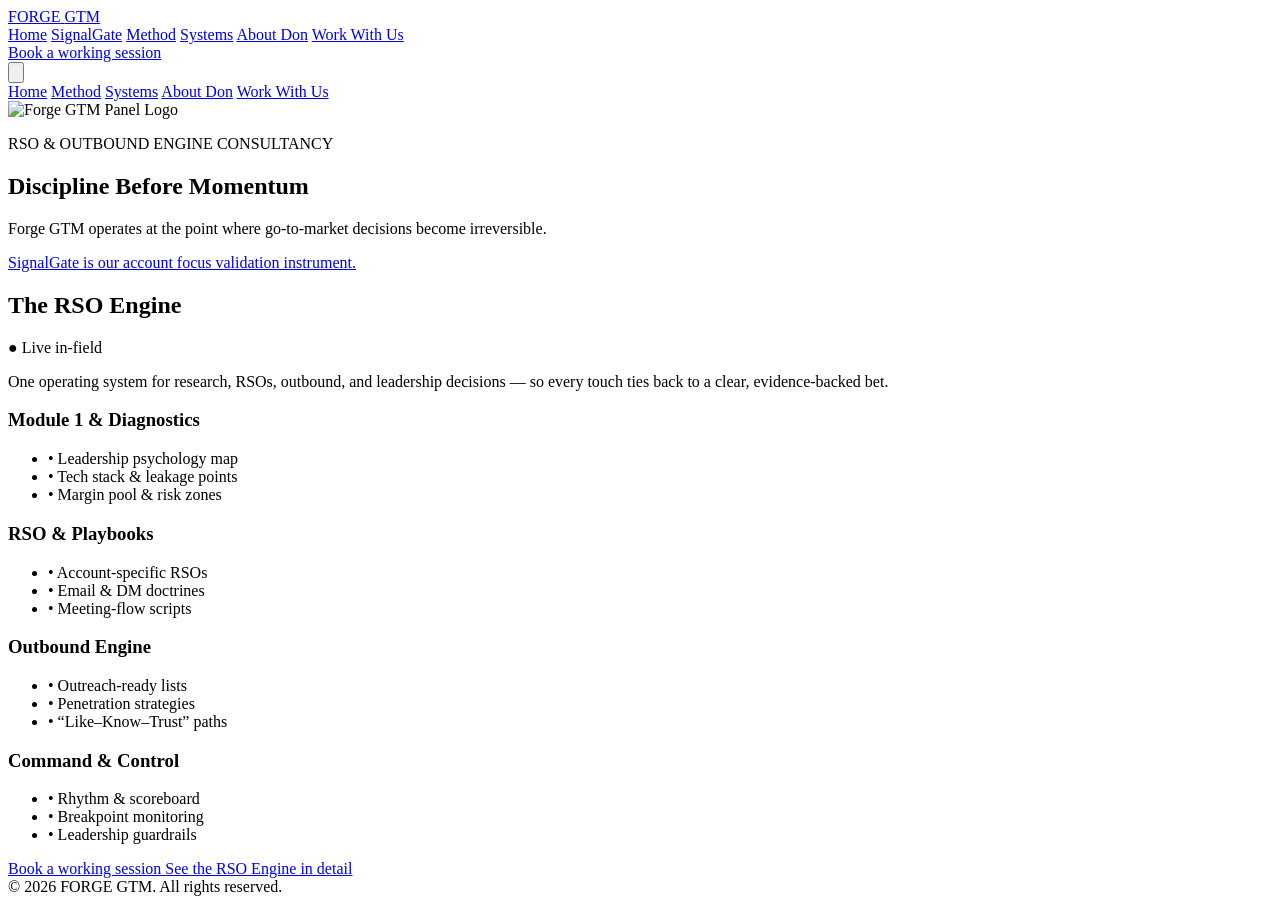
==== index.html @ 034dd019 "Revise heading and content in index.html Updated the heading and paragraph content to reflect new me" ====
<!doctype html>
<html lang="en">
<head>
  <base href="/FORGE-GTM/">
  <link rel="icon" type="image/x-icon" href="favicon.ico" />
  <link rel="icon" type="image/png" sizes="32x32" href="favicon-32.png" />
  <link rel="icon" type="image/png" sizes="16x16" href="favicon-16.png" />
  <link rel="icon" type="image/png" sizes="32x32" href="forge-favicon-32.png">
  <link rel="icon" type="image/png" sizes="16x16" href="forge-favicon-16.png">
  <link rel="icon" type="image/png" sizes="48x48" href="forge-favicon-48.png">
  <link rel="apple-touch-icon" href="forge-favicon-180.png">

  <meta charset="utf-8" />
  <title>FORGE GTM — RSO & Outbound Engine Consultancy</title>
  <meta name="viewport" content="width=device-width, initial-scale=1" />
  <script src="https://cdn.tailwindcss.com"></script>

  <style>
    .forge-container { max-width: 1120px; }
    html { overflow-y: scroll; }
  </style>
</head>

<body class="bg-slate-950 text-slate-50 antialiased">
  <div class="min-h-screen flex flex-col">

    <!-- HEADER -->
    <header class="border-b border-slate-800/70 bg-slate-950/90 backdrop-blur">
      <div class="mx-auto px-4 sm:px-6 lg:px-8 forge-container flex h-16 items-center justify-between">
        <a href="index.html" class="flex items-center gap-3 min-w-[140px]">
          <div class="text-lg font-semibold tracking-[0.16em] uppercase text-slate-50">
            FORGE <span class="text-amber-400">GTM</span>
          </div>
        </a>

        <nav class="hidden md:flex items-center gap-7 text-sm font-medium">
          <a href="index.html" class="text-amber-400 font-semibold">Home</a>
          <a href="signalgate.html" class="text-slate-300 hover:text-amber-300">SignalGate</a>
          <a href="method.html" class="text-slate-300 hover:text-amber-300">Method</a>
          <a href="systems.html" class="text-slate-300 hover:text-amber-300">Systems</a>
          <a href="about.html" class="text-slate-300 hover:text-amber-300">About Don</a>
          <a href="work-with-us.html" class="text-slate-300 hover:text-amber-300">Work With Us</a>
        </nav>

        <div class="hidden md:flex min-w-[180px] justify-end">
          <a href="work-with-us.html"
             class="inline-flex items-center rounded-full bg-amber-400 px-5 py-2 text-sm font-semibold text-slate-950 shadow-lg hover:bg-amber-300 transition-colors">
            Book a working session
          </a>
        </div>

        <!-- MOBILE MENU -->
        <button type="button"
          class="md:hidden inline-flex items-center justify-center rounded-md p-2 text-slate-200 hover:bg-slate-800"
          onclick="document.getElementById('mobile-nav').classList.toggle('hidden')">
          <svg class="h-6 w-6" fill="none" stroke="currentColor" stroke-width="1.7" viewBox="0 0 24 24">
            <path stroke-linecap="round" stroke-linejoin="round" d="M4 6h16M4 12h16M4 18h16"/>
          </svg>
        </button>
      </div>

      <div id="mobile-nav" class="md:hidden hidden border-t border-slate-800 bg-slate-950">
        <nav class="mx-auto forge-container px-4 py-3 flex flex-col gap-3 text-sm font-medium text-slate-200">
          <a href="index.html">Home</a>
          <a href="method.html">Method</a>
          <a href="systems.html">Systems</a>
          <a href="about.html">About Don</a>
          <a href="work-with-us.html">Work With Us</a>
        </nav>
      </div>
    </header>

    <!-- MAIN -->
    <main class="flex-1">

      <!-- HERO -->
      <section class="bg-gradient-to-b from-slate-950 to-slate-900 border-b border-slate-800 py-20 sm:py-24">
        <div class="mx-auto forge-container px-4 grid grid-cols-1 md:grid-cols-2 gap-12 items-start">

          <!-- HERO IMAGE -->
          <div class="flex justify-center md:justify-start">
            <img
              src="forge-gtm.png"
              alt="Forge GTM Panel Logo"
              class="h-auto max-w-full"
            />
          </div>

          <!-- HERO TEXT -->
          <div class="text-left md:pl-4">
            <p class="text-xs font-semibold uppercase tracking-[0.25em] text-amber-300">
              RSO & OUTBOUND ENGINE CONSULTANCY
            </p>

          <h1 class="mt-6 text-4xl sm:text-5xl font-bold leading-snug">
  Discipline Before Momentum
</h1>


            <p class="mt-6 text-sm sm:text-base text-slate-300 leading-relaxed max-w-md">
  Forge GTM operates at the point where go-to-market decisions become irreversible.
</p>
<p class="mt-4 text-sm sm:text-base text-slate-300 leading-relaxed max-w-md">
  <a href="signalgate.html" class="text-amber-400 hover:underline">
    SignalGate is our account focus validation instrument.
  </a>
</p>

          </div>

        </div>
      </section>

      <!-- RSO ENGINE -->
      <section class="bg-slate-950 py-16 border-b border-slate-800">
        <div class="mx-auto forge-container px-4 sm:px-6 lg:px-8">
          <div class="rounded-2xl bg-slate-900/60 border border-slate-700 p-8 shadow-xl">

            <div class="flex items-center justify-between mb-6">
              <h2 class="text-lg font-semibold">The RSO Engine</h2>
              <span class="text-xs text-emerald-400 bg-emerald-400/10 px-2 py-1 rounded-full">● Live in-field</span>
            </div>

            <p class="text-sm text-slate-300 max-w-2xl mb-8">
              One operating system for research, RSOs, outbound, and leadership decisions —
              so every touch ties back to a clear, evidence-backed bet.
            </p>

            <div class="grid grid-cols-1 sm:grid-cols-2 gap-4 text-slate-200 text-sm">

              <div class="rounded-xl border border-slate-700 bg-slate-800/40 p-4">
                <h3 class="font-semibold mb-1 text-amber-300">Module 1 & Diagnostics</h3>
                <ul class="text-xs space-y-1 text-slate-300">
                  <li>• Leadership psychology map</li>
                  <li>• Tech stack & leakage points</li>
                  <li>• Margin pool & risk zones</li>
                </ul>
              </div>

              <div class="rounded-xl border border-slate-700 bg-slate-800/40 p-4">
                <h3 class="font-semibold mb-1 text-amber-300">RSO & Playbooks</h3>
                <ul class="text-xs space-y-1 text-slate-300">
                  <li>• Account-specific RSOs</li>
                  <li>• Email & DM doctrines</li>
                  <li>• Meeting-flow scripts</li>
                </ul>
              </div>

              <div class="rounded-xl border border-slate-700 bg-slate-800/40 p-4">
                <h3 class="font-semibold mb-1 text-amber-300">Outbound Engine</h3>
                <ul class="text-xs space-y-1 text-slate-300">
                  <li>• Outreach-ready lists</li>
                  <li>• Penetration strategies</li>
                  <li>• “Like–Know–Trust” paths</li>
                </ul>
              </div>

              <div class="rounded-xl border border-slate-700 bg-slate-800/40 p-4">
                <h3 class="font-semibold mb-1 text-amber-300">Command & Control</h3>
                <ul class="text-xs space-y-1 text-slate-300">
                  <li>• Rhythm & scoreboard</li>
                  <li>• Breakpoint monitoring</li>
                  <li>• Leadership guardrails</li>
                </ul>
              </div>

            </div>
          </div>
        </div>
      </section>

      <!-- CTA -->
      <section class="bg-slate-950 py-16">
        <div class="mx-auto forge-container px-4 text-center">
          <div class="flex flex-wrap justify-center gap-4">

            <a href="work-with-us.html"
               class="inline-flex items-center rounded-full bg-amber-400 px-8 py-4 text-sm font-semibold text-slate-950 shadow-md hover:bg-amber-300 transition-colors">
              Book a working session
            </a>

            <a href="method.html"
               class="inline-flex items-center rounded-full border border-slate-600 px-8 py-4 text-sm font-semibold text-slate-100 hover:bg-slate-800 transition-colors">
              See the RSO Engine in detail
            </a>

          </div>
        </div>
      </section>

    </main>

    <!-- FOOTER -->
    <footer class="border-t border-slate-800 bg-slate-950">
      <div class="mx-auto forge-container px-4 py-6 text-[11px] text-slate-500">
        © <span id="year"></span> FORGE GTM. All rights reserved.
      </div>
    </footer>

  </div>

  <script>
    document.getElementById('year').textContent = new Date().getFullYear();
  </script>

</body>
</html>
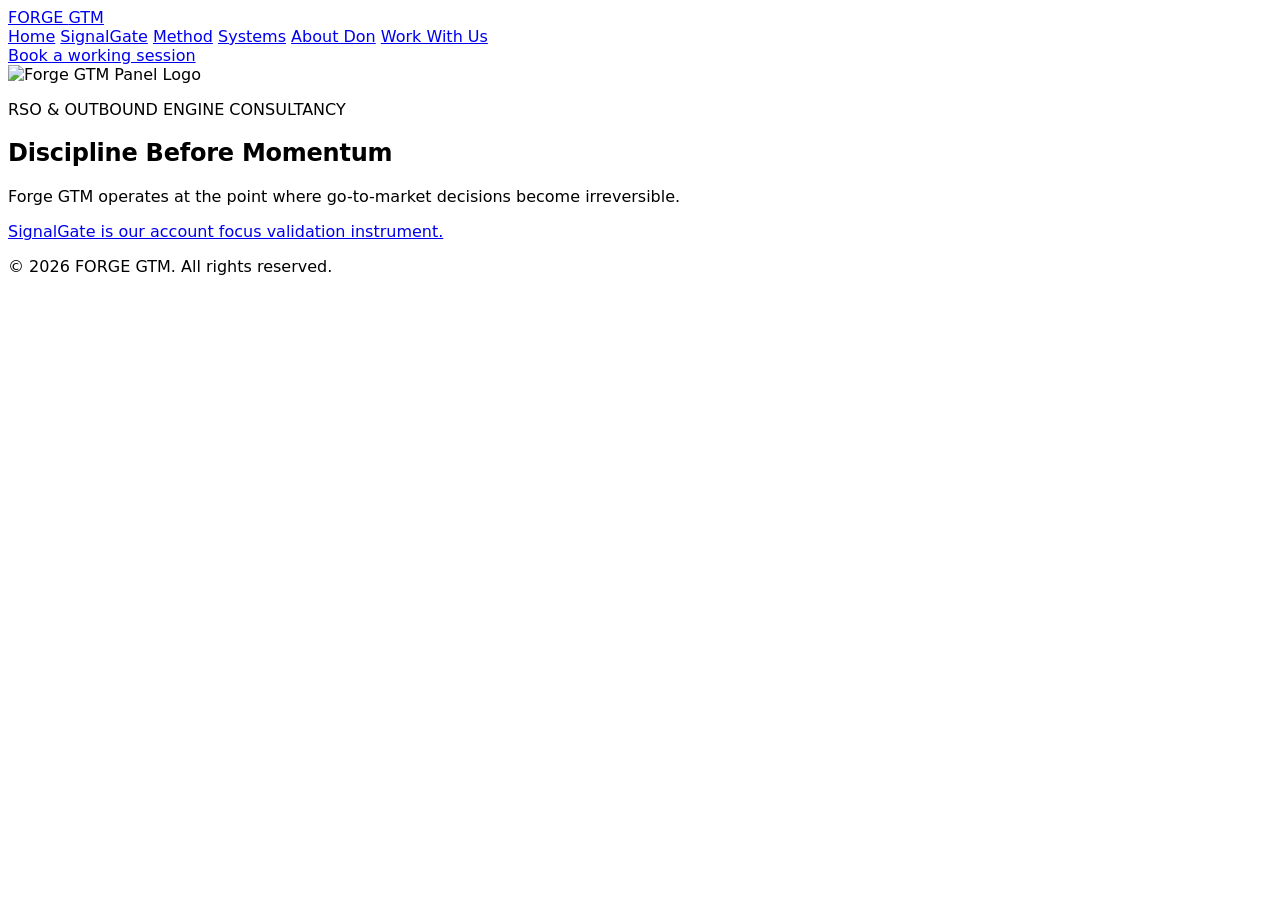
==== commit 6282be6f: "Refactor index.html structure and styles" ====
--- a/index.html
+++ b/index.html
@@ -2,6 +2,8 @@
 <html lang="en">
 <head>
   <base href="/FORGE-GTM/">
+
+  <!-- FAVICONS (CANONICAL) -->
   <link rel="icon" type="image/x-icon" href="favicon.ico" />
   <link rel="icon" type="image/png" sizes="32x32" href="favicon-32.png" />
   <link rel="icon" type="image/png" sizes="16x16" href="favicon-16.png" />
@@ -13,195 +15,111 @@
   <meta charset="utf-8" />
   <title>FORGE GTM — RSO & Outbound Engine Consultancy</title>
   <meta name="viewport" content="width=device-width, initial-scale=1" />
+
   <script src="https://cdn.tailwindcss.com"></script>
 
+  <!-- 🔒 FONT + LAYOUT LOCK (THIS IS THE FIX) -->
   <style>
     .forge-container { max-width: 1120px; }
+
     html { overflow-y: scroll; }
+
+    body {
+      font-family:
+        system-ui,
+        -apple-system,
+        BlinkMacSystemFont,
+        "Segoe UI",
+        Roboto,
+        Helvetica,
+        Arial,
+        sans-serif;
+    }
+
+    h1, h2, h3, h4, h5 {
+      letter-spacing: -0.01em;
+    }
   </style>
 </head>
 
 <body class="bg-slate-950 text-slate-50 antialiased">
-  <div class="min-h-screen flex flex-col">
+<div class="min-h-screen flex flex-col">
 
-    <!-- HEADER -->
-    <header class="border-b border-slate-800/70 bg-slate-950/90 backdrop-blur">
-      <div class="mx-auto px-4 sm:px-6 lg:px-8 forge-container flex h-16 items-center justify-between">
-        <a href="index.html" class="flex items-center gap-3 min-w-[140px]">
-          <div class="text-lg font-semibold tracking-[0.16em] uppercase text-slate-50">
-            FORGE <span class="text-amber-400">GTM</span>
-          </div>
+  <!-- HEADER -->
+  <header class="border-b border-slate-800/70 bg-slate-950/90 backdrop-blur">
+    <div class="mx-auto px-4 sm:px-6 lg:px-8 forge-container flex h-16 items-center justify-between">
+      <a href="index.html" class="flex items-center gap-3 min-w-[140px]">
+        <div class="text-lg font-semibold tracking-[0.16em] uppercase">
+          FORGE <span class="text-amber-400">GTM</span>
+        </div>
+      </a>
+
+      <nav class="hidden md:flex items-center gap-7 text-sm font-medium">
+        <a href="index.html" class="text-amber-400 font-semibold">Home</a>
+        <a href="signalgate.html" class="text-slate-300 hover:text-amber-300">SignalGate</a>
+        <a href="method.html" class="text-slate-300 hover:text-amber-300">Method</a>
+        <a href="systems.html" class="text-slate-300 hover:text-amber-300">Systems</a>
+        <a href="about.html" class="text-slate-300 hover:text-amber-300">About Don</a>
+        <a href="work-with-us.html" class="text-slate-300 hover:text-amber-300">Work With Us</a>
+      </nav>
+
+      <div class="hidden md:flex min-w-[180px] justify-end">
+        <a href="work-with-us.html"
+           class="inline-flex items-center rounded-full bg-amber-400 px-5 py-2 text-sm font-semibold text-slate-950 hover:bg-amber-300 transition-colors">
+          Book a working session
         </a>
+      </div>
+    </div>
+  </header>
 
-        <nav class="hidden md:flex items-center gap-7 text-sm font-medium">
-          <a href="index.html" class="text-amber-400 font-semibold">Home</a>
-          <a href="signalgate.html" class="text-slate-300 hover:text-amber-300">SignalGate</a>
-          <a href="method.html" class="text-slate-300 hover:text-amber-300">Method</a>
-          <a href="systems.html" class="text-slate-300 hover:text-amber-300">Systems</a>
-          <a href="about.html" class="text-slate-300 hover:text-amber-300">About Don</a>
-          <a href="work-with-us.html" class="text-slate-300 hover:text-amber-300">Work With Us</a>
-        </nav>
+  <!-- MAIN -->
+  <main class="flex-1">
 
-        <div class="hidden md:flex min-w-[180px] justify-end">
-          <a href="work-with-us.html"
-             class="inline-flex items-center rounded-full bg-amber-400 px-5 py-2 text-sm font-semibold text-slate-950 shadow-lg hover:bg-amber-300 transition-colors">
-            Book a working session
-          </a>
+    <!-- HERO -->
+    <section class="bg-gradient-to-b from-slate-950 to-slate-900 border-b border-slate-800 py-20 sm:py-24">
+      <div class="mx-auto forge-container px-4 grid grid-cols-1 md:grid-cols-2 gap-12 items-start">
+
+        <div class="flex justify-center md:justify-start">
+          <img src="forge-gtm.png" alt="Forge GTM Panel Logo" class="h-auto max-w-full" />
         </div>
 
-        <!-- MOBILE MENU -->
-        <button type="button"
-          class="md:hidden inline-flex items-center justify-center rounded-md p-2 text-slate-200 hover:bg-slate-800"
-          onclick="document.getElementById('mobile-nav').classList.toggle('hidden')">
-          <svg class="h-6 w-6" fill="none" stroke="currentColor" stroke-width="1.7" viewBox="0 0 24 24">
-            <path stroke-linecap="round" stroke-linejoin="round" d="M4 6h16M4 12h16M4 18h16"/>
-          </svg>
-        </button>
-      </div>
-
-      <div id="mobile-nav" class="md:hidden hidden border-t border-slate-800 bg-slate-950">
-        <nav class="mx-auto forge-container px-4 py-3 flex flex-col gap-3 text-sm font-medium text-slate-200">
-          <a href="index.html">Home</a>
-          <a href="method.html">Method</a>
-          <a href="systems.html">Systems</a>
-          <a href="about.html">About Don</a>
-          <a href="work-with-us.html">Work With Us</a>
-        </nav>
-      </div>
-    </header>
-
-    <!-- MAIN -->
-    <main class="flex-1">
-
-      <!-- HERO -->
-      <section class="bg-gradient-to-b from-slate-950 to-slate-900 border-b border-slate-800 py-20 sm:py-24">
-        <div class="mx-auto forge-container px-4 grid grid-cols-1 md:grid-cols-2 gap-12 items-start">
-
-          <!-- HERO IMAGE -->
-          <div class="flex justify-center md:justify-start">
-            <img
-              src="forge-gtm.png"
-              alt="Forge GTM Panel Logo"
-              class="h-auto max-w-full"
-            />
-          </div>
-
-          <!-- HERO TEXT -->
-          <div class="text-left md:pl-4">
-            <p class="text-xs font-semibold uppercase tracking-[0.25em] text-amber-300">
-              RSO & OUTBOUND ENGINE CONSULTANCY
-            </p>
+        <div>
+          <p class="text-xs font-semibold uppercase tracking-[0.25em] text-amber-300">
+            RSO & OUTBOUND ENGINE CONSULTANCY
+          </p>
 
           <h1 class="mt-6 text-4xl sm:text-5xl font-bold leading-snug">
-  Discipline Before Momentum
-</h1>
+            Discipline Before Momentum
+          </h1>
 
+          <p class="mt-6 text-base text-slate-300 max-w-md">
+            Forge GTM operates at the point where go-to-market decisions become irreversible.
+          </p>
 
-            <p class="mt-6 text-sm sm:text-base text-slate-300 leading-relaxed max-w-md">
-  Forge GTM operates at the point where go-to-market decisions become irreversible.
-</p>
-<p class="mt-4 text-sm sm:text-base text-slate-300 leading-relaxed max-w-md">
-  <a href="signalgate.html" class="text-amber-400 hover:underline">
-    SignalGate is our account focus validation instrument.
-  </a>
-</p>
+          <p class="mt-4 text-base text-slate-300 max-w-md">
+            <a href="signalgate.html" class="text-amber-400 hover:underline">
+              SignalGate is our account focus validation instrument.
+            </a>
+          </p>
+        </div>
 
-          </div>
+      </div>
+    </section>
 
-        </div>
-      </section>
+  </main>
 
-      <!-- RSO ENGINE -->
-      <section class="bg-slate-950 py-16 border-b border-slate-800">
-        <div class="mx-auto forge-container px-4 sm:px-6 lg:px-8">
-          <div class="rounded-2xl bg-slate-900/60 border border-slate-700 p-8 shadow-xl">
+  <!-- FOOTER -->
+  <footer class="border-t border-slate-800 bg-slate-950">
+    <div class="mx-auto forge-container px-4 py-6 text-[11px] text-slate-500">
+      © <span id="year"></span> FORGE GTM. All rights reserved.
+    </div>
+  </footer>
 
-            <div class="flex items-center justify-between mb-6">
-              <h2 class="text-lg font-semibold">The RSO Engine</h2>
-              <span class="text-xs text-emerald-400 bg-emerald-400/10 px-2 py-1 rounded-full">● Live in-field</span>
-            </div>
+</div>
 
-            <p class="text-sm text-slate-300 max-w-2xl mb-8">
-              One operating system for research, RSOs, outbound, and leadership decisions —
-              so every touch ties back to a clear, evidence-backed bet.
-            </p>
-
-            <div class="grid grid-cols-1 sm:grid-cols-2 gap-4 text-slate-200 text-sm">
-
-              <div class="rounded-xl border border-slate-700 bg-slate-800/40 p-4">
-                <h3 class="font-semibold mb-1 text-amber-300">Module 1 & Diagnostics</h3>
-                <ul class="text-xs space-y-1 text-slate-300">
-                  <li>• Leadership psychology map</li>
-                  <li>• Tech stack & leakage points</li>
-                  <li>• Margin pool & risk zones</li>
-                </ul>
-              </div>
-
-              <div class="rounded-xl border border-slate-700 bg-slate-800/40 p-4">
-                <h3 class="font-semibold mb-1 text-amber-300">RSO & Playbooks</h3>
-                <ul class="text-xs space-y-1 text-slate-300">
-                  <li>• Account-specific RSOs</li>
-                  <li>• Email & DM doctrines</li>
-                  <li>• Meeting-flow scripts</li>
-                </ul>
-              </div>
-
-              <div class="rounded-xl border border-slate-700 bg-slate-800/40 p-4">
-                <h3 class="font-semibold mb-1 text-amber-300">Outbound Engine</h3>
-                <ul class="text-xs space-y-1 text-slate-300">
-                  <li>• Outreach-ready lists</li>
-                  <li>• Penetration strategies</li>
-                  <li>• “Like–Know–Trust” paths</li>
-                </ul>
-              </div>
-
-              <div class="rounded-xl border border-slate-700 bg-slate-800/40 p-4">
-                <h3 class="font-semibold mb-1 text-amber-300">Command & Control</h3>
-                <ul class="text-xs space-y-1 text-slate-300">
-                  <li>• Rhythm & scoreboard</li>
-                  <li>• Breakpoint monitoring</li>
-                  <li>• Leadership guardrails</li>
-                </ul>
-              </div>
-
-            </div>
-          </div>
-        </div>
-      </section>
-
-      <!-- CTA -->
-      <section class="bg-slate-950 py-16">
-        <div class="mx-auto forge-container px-4 text-center">
-          <div class="flex flex-wrap justify-center gap-4">
-
-            <a href="work-with-us.html"
-               class="inline-flex items-center rounded-full bg-amber-400 px-8 py-4 text-sm font-semibold text-slate-950 shadow-md hover:bg-amber-300 transition-colors">
-              Book a working session
-            </a>
-
-            <a href="method.html"
-               class="inline-flex items-center rounded-full border border-slate-600 px-8 py-4 text-sm font-semibold text-slate-100 hover:bg-slate-800 transition-colors">
-              See the RSO Engine in detail
-            </a>
-
-          </div>
-        </div>
-      </section>
-
-    </main>
-
-    <!-- FOOTER -->
-    <footer class="border-t border-slate-800 bg-slate-950">
-      <div class="mx-auto forge-container px-4 py-6 text-[11px] text-slate-500">
-        © <span id="year"></span> FORGE GTM. All rights reserved.
-      </div>
-    </footer>
-
-  </div>
-
-  <script>
-    document.getElementById('year').textContent = new Date().getFullYear();
-  </script>
+<script>
+  document.getElementById('year').textContent = new Date().getFullYear();
+</script>
 
 </body>
 </html>
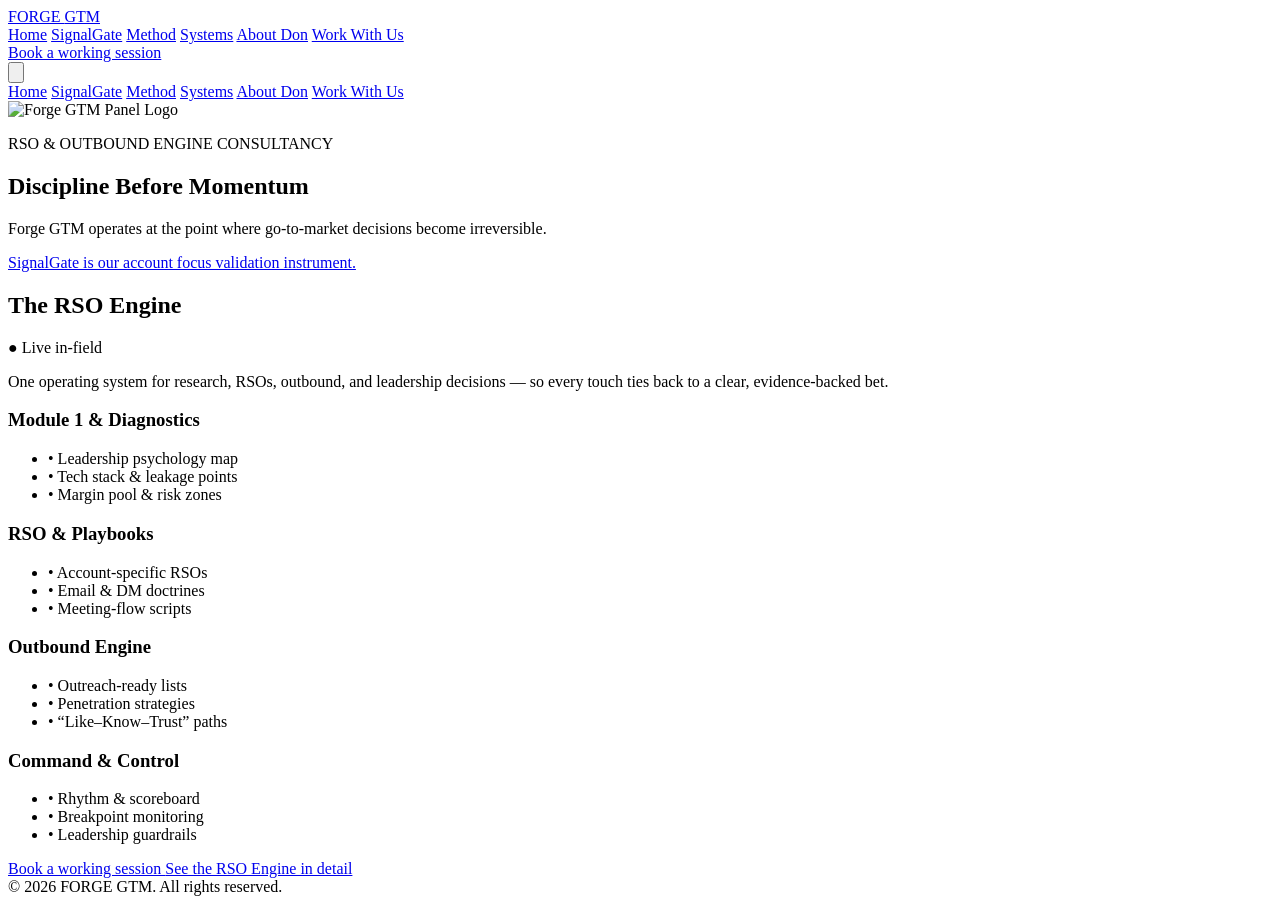
==== commit c57dbdda: "Restore and enhance index.html structure and content Restored and updated various sections of the HT" ====
--- a/index.html
+++ b/index.html
@@ -2,8 +2,6 @@
 <html lang="en">
 <head>
   <base href="/FORGE-GTM/">
-
-  <!-- FAVICONS (CANONICAL) -->
   <link rel="icon" type="image/x-icon" href="favicon.ico" />
   <link rel="icon" type="image/png" sizes="32x32" href="favicon-32.png" />
   <link rel="icon" type="image/png" sizes="16x16" href="favicon-16.png" />
@@ -15,111 +13,196 @@
   <meta charset="utf-8" />
   <title>FORGE GTM — RSO & Outbound Engine Consultancy</title>
   <meta name="viewport" content="width=device-width, initial-scale=1" />
-
   <script src="https://cdn.tailwindcss.com"></script>
 
-  <!-- 🔒 FONT + LAYOUT LOCK (THIS IS THE FIX) -->
   <style>
     .forge-container { max-width: 1120px; }
-
     html { overflow-y: scroll; }
-
-    body {
-      font-family:
-        system-ui,
-        -apple-system,
-        BlinkMacSystemFont,
-        "Segoe UI",
-        Roboto,
-        Helvetica,
-        Arial,
-        sans-serif;
-    }
-
-    h1, h2, h3, h4, h5 {
-      letter-spacing: -0.01em;
-    }
   </style>
 </head>
 
 <body class="bg-slate-950 text-slate-50 antialiased">
-<div class="min-h-screen flex flex-col">
-
-  <!-- HEADER -->
-  <header class="border-b border-slate-800/70 bg-slate-950/90 backdrop-blur">
-    <div class="mx-auto px-4 sm:px-6 lg:px-8 forge-container flex h-16 items-center justify-between">
-      <a href="index.html" class="flex items-center gap-3 min-w-[140px]">
-        <div class="text-lg font-semibold tracking-[0.16em] uppercase">
-          FORGE <span class="text-amber-400">GTM</span>
-        </div>
-      </a>
-
-      <nav class="hidden md:flex items-center gap-7 text-sm font-medium">
-        <a href="index.html" class="text-amber-400 font-semibold">Home</a>
-        <a href="signalgate.html" class="text-slate-300 hover:text-amber-300">SignalGate</a>
-        <a href="method.html" class="text-slate-300 hover:text-amber-300">Method</a>
-        <a href="systems.html" class="text-slate-300 hover:text-amber-300">Systems</a>
-        <a href="about.html" class="text-slate-300 hover:text-amber-300">About Don</a>
-        <a href="work-with-us.html" class="text-slate-300 hover:text-amber-300">Work With Us</a>
-      </nav>
-
-      <div class="hidden md:flex min-w-[180px] justify-end">
-        <a href="work-with-us.html"
-           class="inline-flex items-center rounded-full bg-amber-400 px-5 py-2 text-sm font-semibold text-slate-950 hover:bg-amber-300 transition-colors">
-          Book a working session
+  <div class="min-h-screen flex flex-col">
+
+    <!-- HEADER -->
+    <header class="border-b border-slate-800/70 bg-slate-950/90 backdrop-blur">
+      <div class="mx-auto px-4 sm:px-6 lg:px-8 forge-container flex h-16 items-center justify-between">
+        <a href="index.html" class="flex items-center gap-3 min-w-[140px]">
+          <div class="text-lg font-semibold tracking-[0.16em] uppercase text-slate-50">
+            FORGE <span class="text-amber-400">GTM</span>
+          </div>
         </a>
+
+        <nav class="hidden md:flex items-center gap-7 text-sm font-medium">
+          <a href="index.html" class="text-amber-400 font-semibold">Home</a>
+          <a href="signalgate.html" class="text-slate-300 hover:text-amber-300">SignalGate</a>
+          <a href="method.html" class="text-slate-300 hover:text-amber-300">Method</a>
+          <a href="systems.html" class="text-slate-300 hover:text-amber-300">Systems</a>
+          <a href="about.html" class="text-slate-300 hover:text-amber-300">About Don</a>
+          <a href="work-with-us.html" class="text-slate-300 hover:text-amber-300">Work With Us</a>
+        </nav>
+
+        <div class="hidden md:flex min-w-[180px] justify-end">
+          <a href="work-with-us.html"
+             class="inline-flex items-center rounded-full bg-amber-400 px-5 py-2 text-sm font-semibold text-slate-950 shadow-lg hover:bg-amber-300 transition-colors">
+            Book a working session
+          </a>
+        </div>
+
+        <!-- MOBILE MENU -->
+        <button type="button"
+          class="md:hidden inline-flex items-center justify-center rounded-md p-2 text-slate-200 hover:bg-slate-800"
+          aria-controls="mobile-nav" aria-expanded="false"
+          onclick="const m=document.getElementById('mobile-nav'); const btn=this; m.classList.toggle('hidden'); btn.setAttribute('aria-expanded', m.classList.contains('hidden') ? 'false' : 'true');">
+          <svg class="h-6 w-6" fill="none" stroke="currentColor" stroke-width="1.7" viewBox="0 0 24 24">
+            <path stroke-linecap="round" stroke-linejoin="round" d="M4 6h16M4 12h16M4 18h16"/>
+          </svg>
+        </button>
       </div>
-    </div>
-  </header>
-
-  <!-- MAIN -->
-  <main class="flex-1">
-
-    <!-- HERO -->
-    <section class="bg-gradient-to-b from-slate-950 to-slate-900 border-b border-slate-800 py-20 sm:py-24">
-      <div class="mx-auto forge-container px-4 grid grid-cols-1 md:grid-cols-2 gap-12 items-start">
-
-        <div class="flex justify-center md:justify-start">
-          <img src="forge-gtm.png" alt="Forge GTM Panel Logo" class="h-auto max-w-full" />
-        </div>
-
-        <div>
-          <p class="text-xs font-semibold uppercase tracking-[0.25em] text-amber-300">
-            RSO & OUTBOUND ENGINE CONSULTANCY
-          </p>
-
-          <h1 class="mt-6 text-4xl sm:text-5xl font-bold leading-snug">
-            Discipline Before Momentum
-          </h1>
-
-          <p class="mt-6 text-base text-slate-300 max-w-md">
-            Forge GTM operates at the point where go-to-market decisions become irreversible.
-          </p>
-
-          <p class="mt-4 text-base text-slate-300 max-w-md">
-            <a href="signalgate.html" class="text-amber-400 hover:underline">
-              SignalGate is our account focus validation instrument.
+
+      <div id="mobile-nav" class="md:hidden hidden border-t border-slate-800 bg-slate-950">
+        <nav class="mx-auto forge-container px-4 py-3 flex flex-col gap-3 text-sm font-medium text-slate-200">
+          <a href="index.html">Home</a>
+          <a href="signalgate.html">SignalGate</a>
+          <a href="method.html">Method</a>
+          <a href="systems.html">Systems</a>
+          <a href="about.html">About Don</a>
+          <a href="work-with-us.html">Work With Us</a>
+        </nav>
+      </div>
+    </header>
+
+    <!-- MAIN -->
+    <main class="flex-1">
+
+      <!-- HERO -->
+      <section class="bg-gradient-to-b from-slate-950 to-slate-900 border-b border-slate-800 py-20 sm:py-24">
+        <div class="mx-auto forge-container px-4 grid grid-cols-1 md:grid-cols-2 gap-12 items-start">
+
+          <!-- HERO IMAGE -->
+          <div class="flex justify-center md:justify-start">
+            <img
+              src="forge-gtm.png"
+              alt="Forge GTM Panel Logo"
+              class="h-auto max-w-full"
+            />
+          </div>
+
+          <!-- HERO TEXT -->
+          <div class="text-left md:pl-4">
+            <p class="text-xs font-semibold uppercase tracking-[0.25em] text-amber-300">
+              RSO & OUTBOUND ENGINE CONSULTANCY
+            </p>
+
+            <h1 class="mt-6 text-4xl sm:text-5xl font-bold leading-snug">
+              Discipline Before Momentum
+            </h1>
+
+            <p class="mt-6 text-sm sm:text-base text-slate-300 leading-relaxed max-w-md">
+              Forge GTM operates at the point where go-to-market decisions become irreversible.
+            </p>
+
+            <p class="mt-4 text-sm sm:text-base text-slate-300 leading-relaxed max-w-md">
+              <a href="signalgate.html" class="text-amber-400 hover:underline">
+                SignalGate is our account focus validation instrument.
+              </a>
+            </p>
+          </div>
+
+        </div>
+      </section>
+
+      <!-- RSO ENGINE (RESTORED CONTENT) -->
+      <section class="bg-slate-950 py-16 border-b border-slate-800">
+        <div class="mx-auto forge-container px-4 sm:px-6 lg:px-8">
+          <div class="rounded-2xl bg-slate-900/60 border border-slate-700 p-8 shadow-xl">
+
+            <div class="flex items-center justify-between mb-6">
+              <h2 class="text-lg font-semibold">The RSO Engine</h2>
+              <span class="text-xs text-emerald-400 bg-emerald-400/10 px-2 py-1 rounded-full">● Live in-field</span>
+            </div>
+
+            <p class="text-sm text-slate-300 max-w-2xl mb-8">
+              One operating system for research, RSOs, outbound, and leadership decisions —
+              so every touch ties back to a clear, evidence-backed bet.
+            </p>
+
+            <div class="grid grid-cols-1 sm:grid-cols-2 gap-4 text-slate-200 text-sm">
+
+              <div class="rounded-xl border border-slate-700 bg-slate-800/40 p-4">
+                <h3 class="font-semibold mb-1 text-amber-300">Module 1 & Diagnostics</h3>
+                <ul class="text-xs space-y-1 text-slate-300">
+                  <li>• Leadership psychology map</li>
+                  <li>• Tech stack & leakage points</li>
+                  <li>• Margin pool & risk zones</li>
+                </ul>
+              </div>
+
+              <div class="rounded-xl border border-slate-700 bg-slate-800/40 p-4">
+                <h3 class="font-semibold mb-1 text-amber-300">RSO & Playbooks</h3>
+                <ul class="text-xs space-y-1 text-slate-300">
+                  <li>• Account-specific RSOs</li>
+                  <li>• Email & DM doctrines</li>
+                  <li>• Meeting-flow scripts</li>
+                </ul>
+              </div>
+
+              <div class="rounded-xl border border-slate-700 bg-slate-800/40 p-4">
+                <h3 class="font-semibold mb-1 text-amber-300">Outbound Engine</h3>
+                <ul class="text-xs space-y-1 text-slate-300">
+                  <li>• Outreach-ready lists</li>
+                  <li>• Penetration strategies</li>
+                  <li>• “Like–Know–Trust” paths</li>
+                </ul>
+              </div>
+
+              <div class="rounded-xl border border-slate-700 bg-slate-800/40 p-4">
+                <h3 class="font-semibold mb-1 text-amber-300">Command & Control</h3>
+                <ul class="text-xs space-y-1 text-slate-300">
+                  <li>• Rhythm & scoreboard</li>
+                  <li>• Breakpoint monitoring</li>
+                  <li>• Leadership guardrails</li>
+                </ul>
+              </div>
+
+            </div>
+          </div>
+        </div>
+      </section>
+
+      <!-- CTA (RESTORED CONTENT) -->
+      <section class="bg-slate-950 py-16">
+        <div class="mx-auto forge-container px-4 text-center">
+          <div class="flex flex-wrap justify-center gap-4">
+
+            <a href="work-with-us.html"
+               class="inline-flex items-center rounded-full bg-amber-400 px-8 py-4 text-sm font-semibold text-slate-950 shadow-md hover:bg-amber-300 transition-colors">
+              Book a working session
             </a>
-          </p>
-        </div>
-
+
+            <a href="method.html"
+               class="inline-flex items-center rounded-full border border-slate-600 px-8 py-4 text-sm font-semibold text-slate-100 hover:bg-slate-800 transition-colors">
+              See the RSO Engine in detail
+            </a>
+
+          </div>
+        </div>
+      </section>
+
+    </main>
+
+    <!-- FOOTER -->
+    <footer class="border-t border-slate-800 bg-slate-950">
+      <div class="mx-auto forge-container px-4 py-6 text-[11px] text-slate-500">
+        © <span id="year"></span> FORGE GTM. All rights reserved.
       </div>
-    </section>
-
-  </main>
-
-  <!-- FOOTER -->
-  <footer class="border-t border-slate-800 bg-slate-950">
-    <div class="mx-auto forge-container px-4 py-6 text-[11px] text-slate-500">
-      © <span id="year"></span> FORGE GTM. All rights reserved.
-    </div>
-  </footer>
-
-</div>
-
-<script>
-  document.getElementById('year').textContent = new Date().getFullYear();
-</script>
+    </footer>
+
+  </div>
+
+  <script>
+    document.getElementById('year').textContent = new Date().getFullYear();
+  </script>
 
 </body>
 </html>
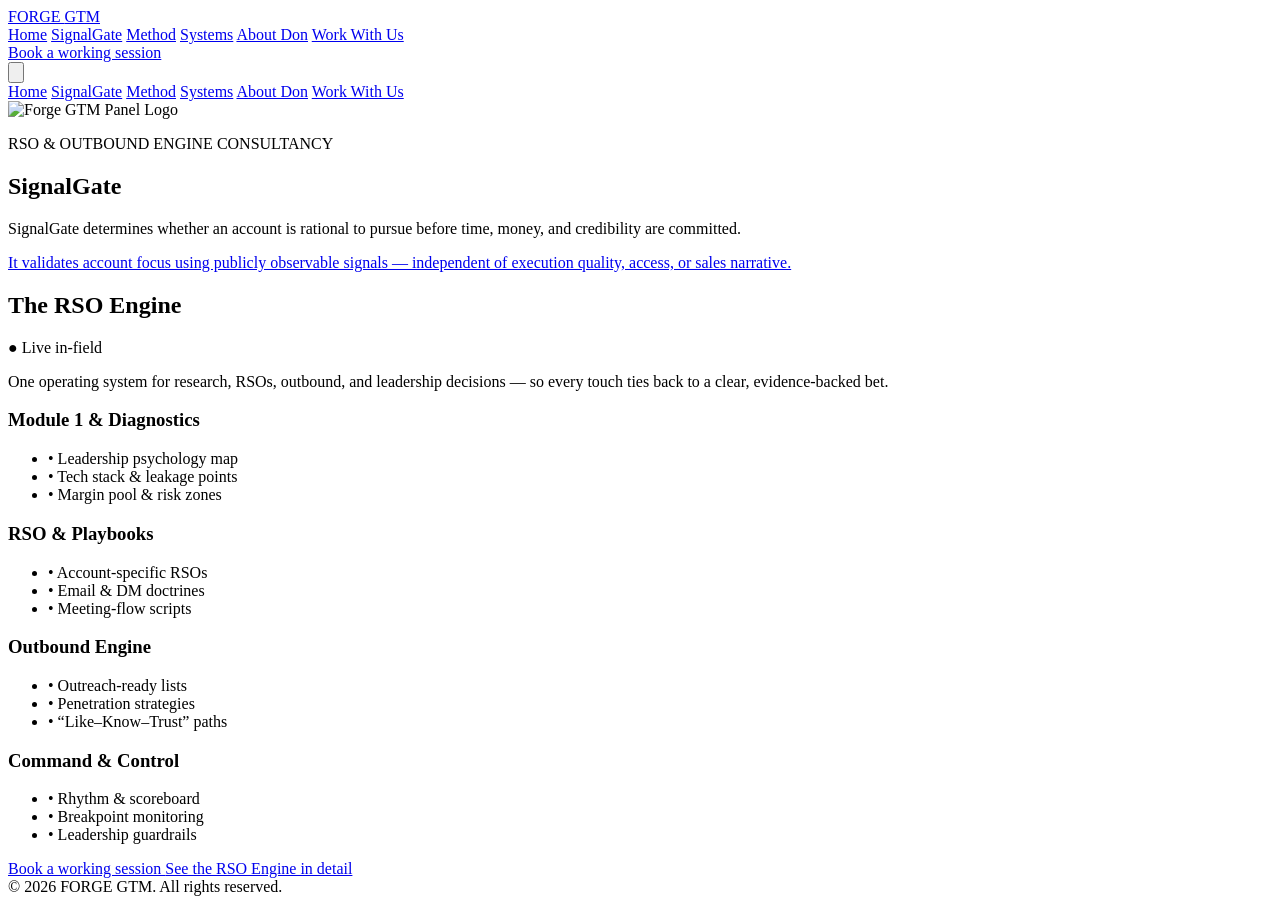
==== commit a1e76ded: "Update index.html" ====
--- a/index.html
+++ b/index.html
@@ -95,16 +95,16 @@
             </p>
 
             <h1 class="mt-6 text-4xl sm:text-5xl font-bold leading-snug">
-              Discipline Before Momentum
+              SignalGate
             </h1>
 
             <p class="mt-6 text-sm sm:text-base text-slate-300 leading-relaxed max-w-md">
-              Forge GTM operates at the point where go-to-market decisions become irreversible.
+              SignalGate determines whether an account is rational to pursue before time, money, and credibility are committed.
             </p>
 
             <p class="mt-4 text-sm sm:text-base text-slate-300 leading-relaxed max-w-md">
               <a href="signalgate.html" class="text-amber-400 hover:underline">
-                SignalGate is our account focus validation instrument.
+                It validates account focus using publicly observable signals — independent of execution quality, access, or sales narrative.
               </a>
             </p>
           </div>
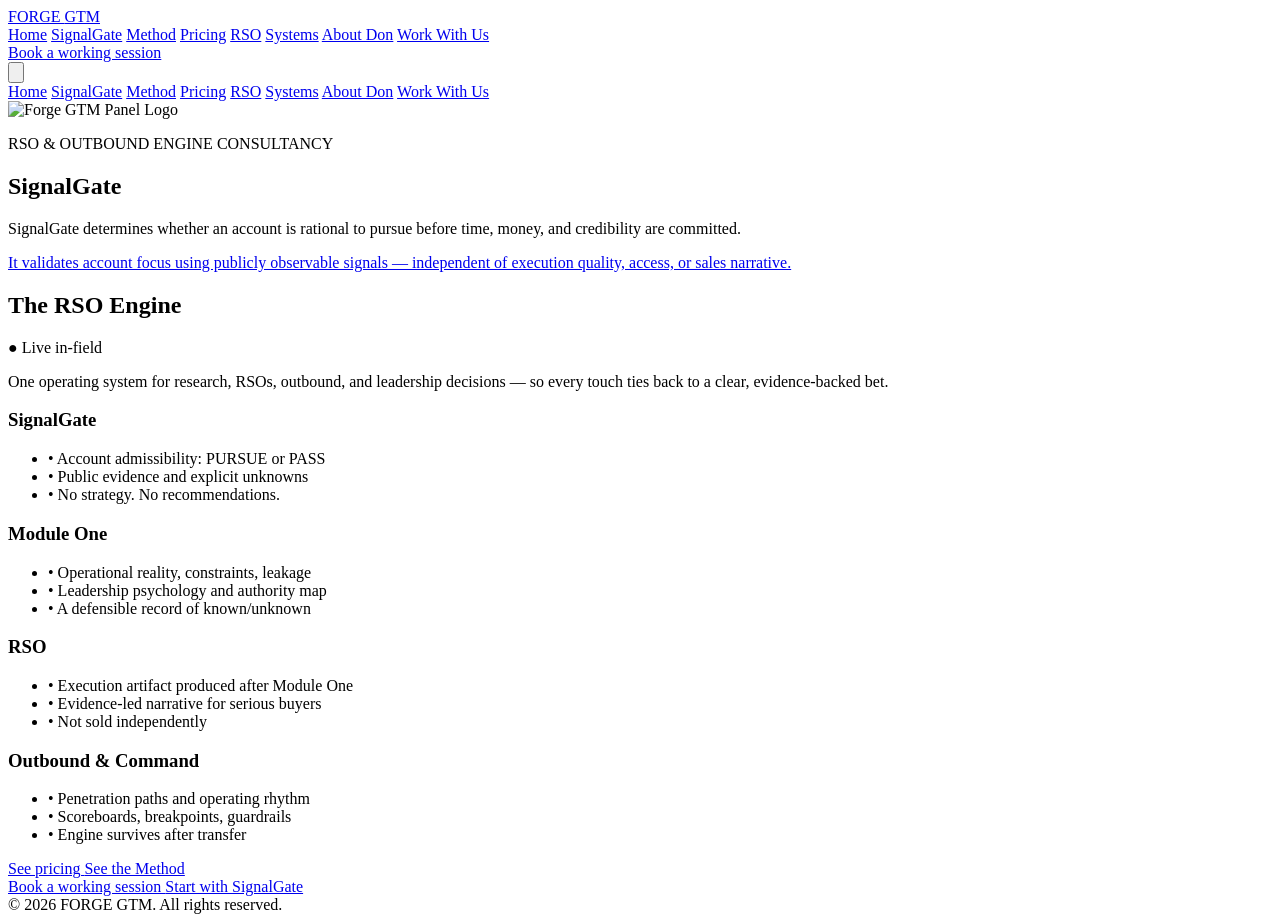
==== commit ff89bbd5: "Update index.html" ====
--- a/index.html
+++ b/index.html
@@ -13,8 +13,8 @@
   <meta charset="utf-8" />
   <title>FORGE GTM — RSO & Outbound Engine Consultancy</title>
   <meta name="viewport" content="width=device-width, initial-scale=1" />
+
   <script src="https://cdn.tailwindcss.com"></script>
-
   <style>
     .forge-container { max-width: 1120px; }
     html { overflow-y: scroll; }
@@ -37,6 +37,8 @@
           <a href="index.html" class="text-amber-400 font-semibold">Home</a>
           <a href="signalgate.html" class="text-slate-300 hover:text-amber-300">SignalGate</a>
           <a href="method.html" class="text-slate-300 hover:text-amber-300">Method</a>
+          <a href="pricing.html" class="text-slate-300 hover:text-amber-300">Pricing</a>
+          <a href="rso.html" class="text-slate-300 hover:text-amber-300">RSO</a>
           <a href="systems.html" class="text-slate-300 hover:text-amber-300">Systems</a>
           <a href="about.html" class="text-slate-300 hover:text-amber-300">About Don</a>
           <a href="work-with-us.html" class="text-slate-300 hover:text-amber-300">Work With Us</a>
@@ -62,9 +64,11 @@
 
       <div id="mobile-nav" class="md:hidden hidden border-t border-slate-800 bg-slate-950">
         <nav class="mx-auto forge-container px-4 py-3 flex flex-col gap-3 text-sm font-medium text-slate-200">
-          <a href="index.html">Home</a>
+          <a href="index.html" class="text-amber-400 font-semibold">Home</a>
           <a href="signalgate.html">SignalGate</a>
           <a href="method.html">Method</a>
+          <a href="pricing.html">Pricing</a>
+          <a href="rso.html">RSO</a>
           <a href="systems.html">Systems</a>
           <a href="about.html">About Don</a>
           <a href="work-with-us.html">Work With Us</a>
@@ -103,7 +107,7 @@
             </p>
 
             <p class="mt-4 text-sm sm:text-base text-slate-300 leading-relaxed max-w-md">
-              <a href="signalgate.html" class="text-amber-400 hover:underline">
+              <a href="signalgate.html" class="text-amber-300 font-normal hover:underline">
                 It validates account focus using publicly observable signals — independent of execution quality, access, or sales narrative.
               </a>
             </p>
@@ -112,7 +116,7 @@
         </div>
       </section>
 
-      <!-- RSO ENGINE (RESTORED CONTENT) -->
+      <!-- RSO ENGINE -->
       <section class="bg-slate-950 py-16 border-b border-slate-800">
         <div class="mx-auto forge-container px-4 sm:px-6 lg:px-8">
           <div class="rounded-2xl bg-slate-900/60 border border-slate-700 p-8 shadow-xl">
@@ -130,61 +134,71 @@
             <div class="grid grid-cols-1 sm:grid-cols-2 gap-4 text-slate-200 text-sm">
 
               <div class="rounded-xl border border-slate-700 bg-slate-800/40 p-4">
-                <h3 class="font-semibold mb-1 text-amber-300">Module 1 & Diagnostics</h3>
-                <ul class="text-xs space-y-1 text-slate-300">
-                  <li>• Leadership psychology map</li>
-                  <li>• Tech stack & leakage points</li>
-                  <li>• Margin pool & risk zones</li>
-                </ul>
-              </div>
-
-              <div class="rounded-xl border border-slate-700 bg-slate-800/40 p-4">
-                <h3 class="font-semibold mb-1 text-amber-300">RSO & Playbooks</h3>
-                <ul class="text-xs space-y-1 text-slate-300">
-                  <li>• Account-specific RSOs</li>
-                  <li>• Email & DM doctrines</li>
-                  <li>• Meeting-flow scripts</li>
-                </ul>
-              </div>
-
-              <div class="rounded-xl border border-slate-700 bg-slate-800/40 p-4">
-                <h3 class="font-semibold mb-1 text-amber-300">Outbound Engine</h3>
-                <ul class="text-xs space-y-1 text-slate-300">
-                  <li>• Outreach-ready lists</li>
-                  <li>• Penetration strategies</li>
-                  <li>• “Like–Know–Trust” paths</li>
-                </ul>
-              </div>
-
-              <div class="rounded-xl border border-slate-700 bg-slate-800/40 p-4">
-                <h3 class="font-semibold mb-1 text-amber-300">Command & Control</h3>
-                <ul class="text-xs space-y-1 text-slate-300">
-                  <li>• Rhythm & scoreboard</li>
-                  <li>• Breakpoint monitoring</li>
-                  <li>• Leadership guardrails</li>
+                <h3 class="font-semibold mb-1 text-amber-300">SignalGate</h3>
+                <ul class="text-xs space-y-1 text-slate-300">
+                  <li>• Account admissibility: PURSUE or PASS</li>
+                  <li>• Public evidence and explicit unknowns</li>
+                  <li>• No strategy. No recommendations.</li>
+                </ul>
+              </div>
+
+              <div class="rounded-xl border border-slate-700 bg-slate-800/40 p-4">
+                <h3 class="font-semibold mb-1 text-amber-300">Module One</h3>
+                <ul class="text-xs space-y-1 text-slate-300">
+                  <li>• Operational reality, constraints, leakage</li>
+                  <li>• Leadership psychology and authority map</li>
+                  <li>• A defensible record of known/unknown</li>
+                </ul>
+              </div>
+
+              <div class="rounded-xl border border-slate-700 bg-slate-800/40 p-4">
+                <h3 class="font-semibold mb-1 text-amber-300">RSO</h3>
+                <ul class="text-xs space-y-1 text-slate-300">
+                  <li>• Execution artifact produced after Module One</li>
+                  <li>• Evidence-led narrative for serious buyers</li>
+                  <li>• Not sold independently</li>
+                </ul>
+              </div>
+
+              <div class="rounded-xl border border-slate-700 bg-slate-800/40 p-4">
+                <h3 class="font-semibold mb-1 text-amber-300">Outbound & Command</h3>
+                <ul class="text-xs space-y-1 text-slate-300">
+                  <li>• Penetration paths and operating rhythm</li>
+                  <li>• Scoreboards, breakpoints, guardrails</li>
+                  <li>• Engine survives after transfer</li>
                 </ul>
               </div>
 
             </div>
+
+            <div class="mt-8 flex flex-wrap gap-3">
+              <a href="pricing.html"
+                 class="inline-flex items-center rounded-full bg-amber-400 px-6 py-3 text-sm font-semibold text-slate-950 shadow-md hover:bg-amber-300 transition-colors">
+                See pricing
+              </a>
+              <a href="method.html"
+                 class="inline-flex items-center rounded-full border border-slate-600 px-6 py-3 text-sm font-semibold text-slate-100 hover:bg-slate-800 transition-colors">
+                See the Method
+              </a>
+            </div>
+
           </div>
         </div>
       </section>
 
-      <!-- CTA (RESTORED CONTENT) -->
+      <!-- CTA -->
       <section class="bg-slate-950 py-16">
         <div class="mx-auto forge-container px-4 text-center">
           <div class="flex flex-wrap justify-center gap-4">
-
             <a href="work-with-us.html"
                class="inline-flex items-center rounded-full bg-amber-400 px-8 py-4 text-sm font-semibold text-slate-950 shadow-md hover:bg-amber-300 transition-colors">
               Book a working session
             </a>
 
-            <a href="method.html"
+            <a href="signalgate.html"
                class="inline-flex items-center rounded-full border border-slate-600 px-8 py-4 text-sm font-semibold text-slate-100 hover:bg-slate-800 transition-colors">
-              See the RSO Engine in detail
+              Start with SignalGate
             </a>
-
           </div>
         </div>
       </section>
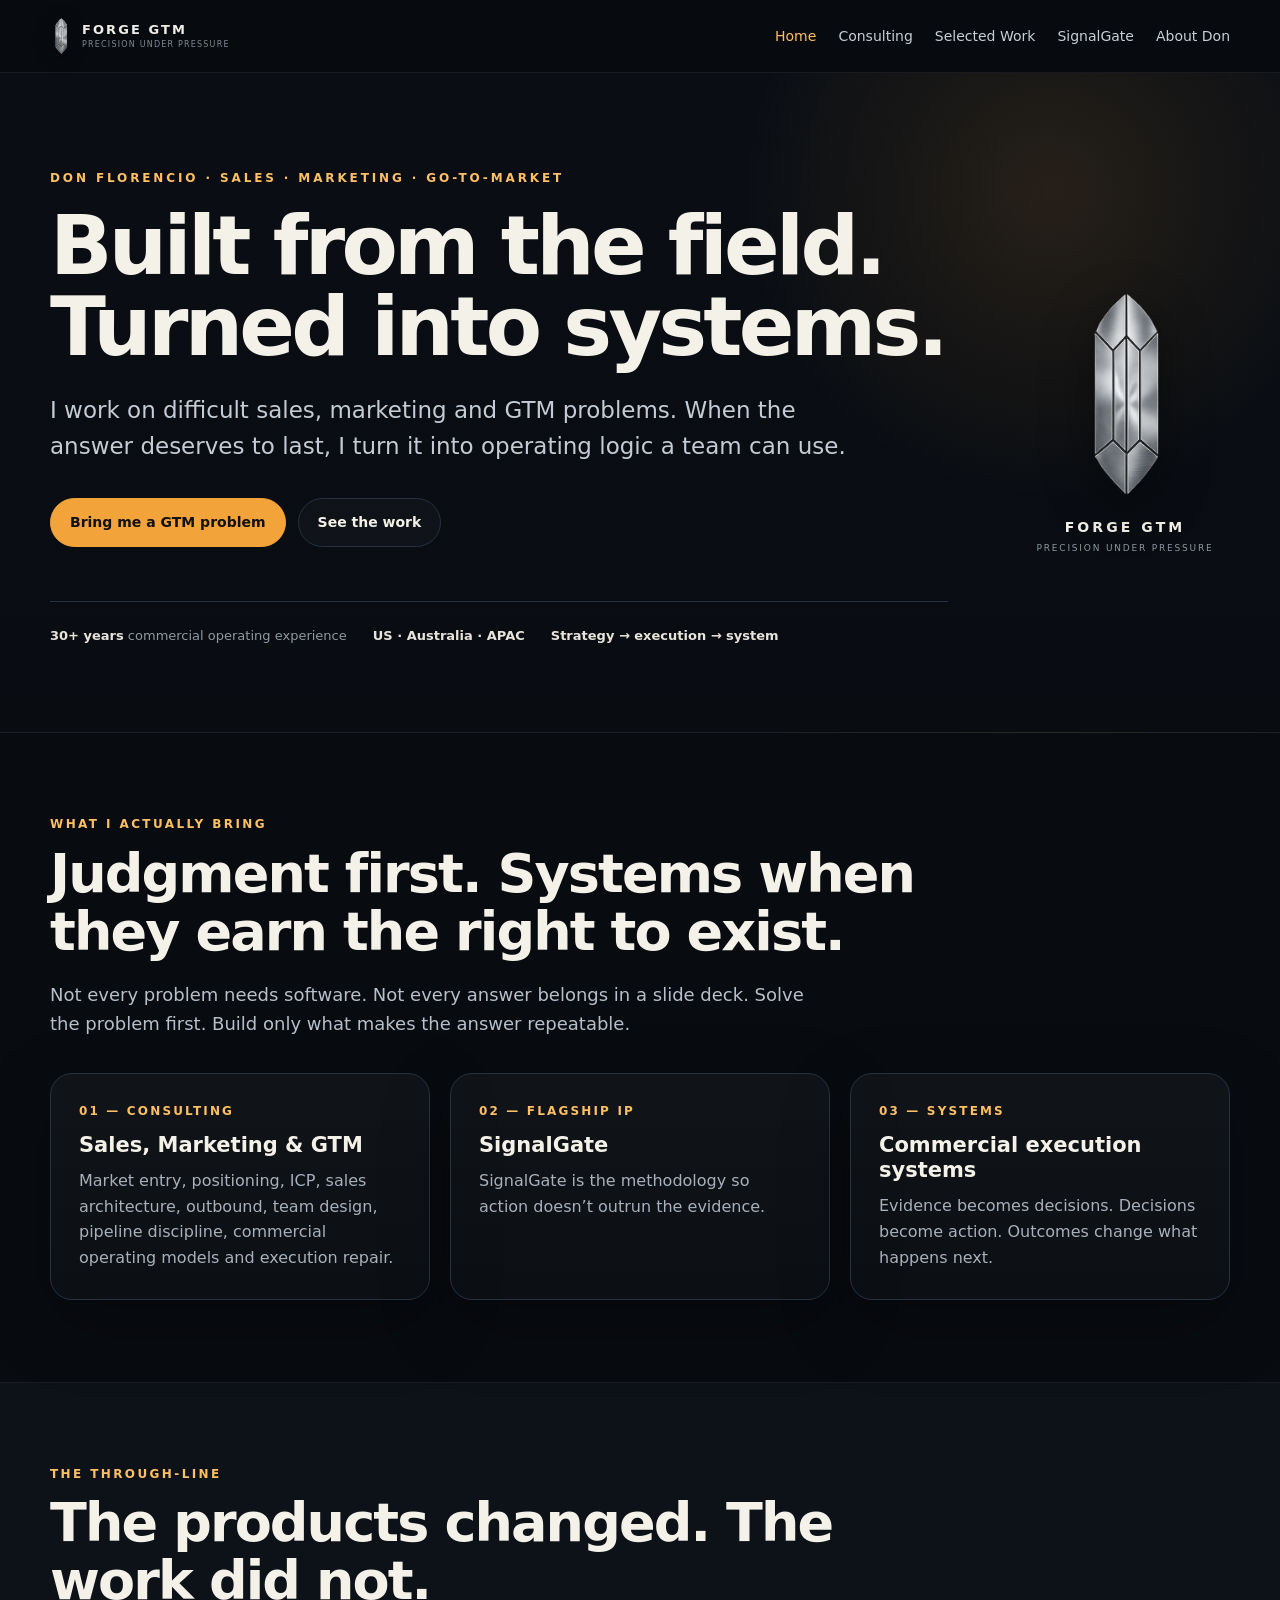
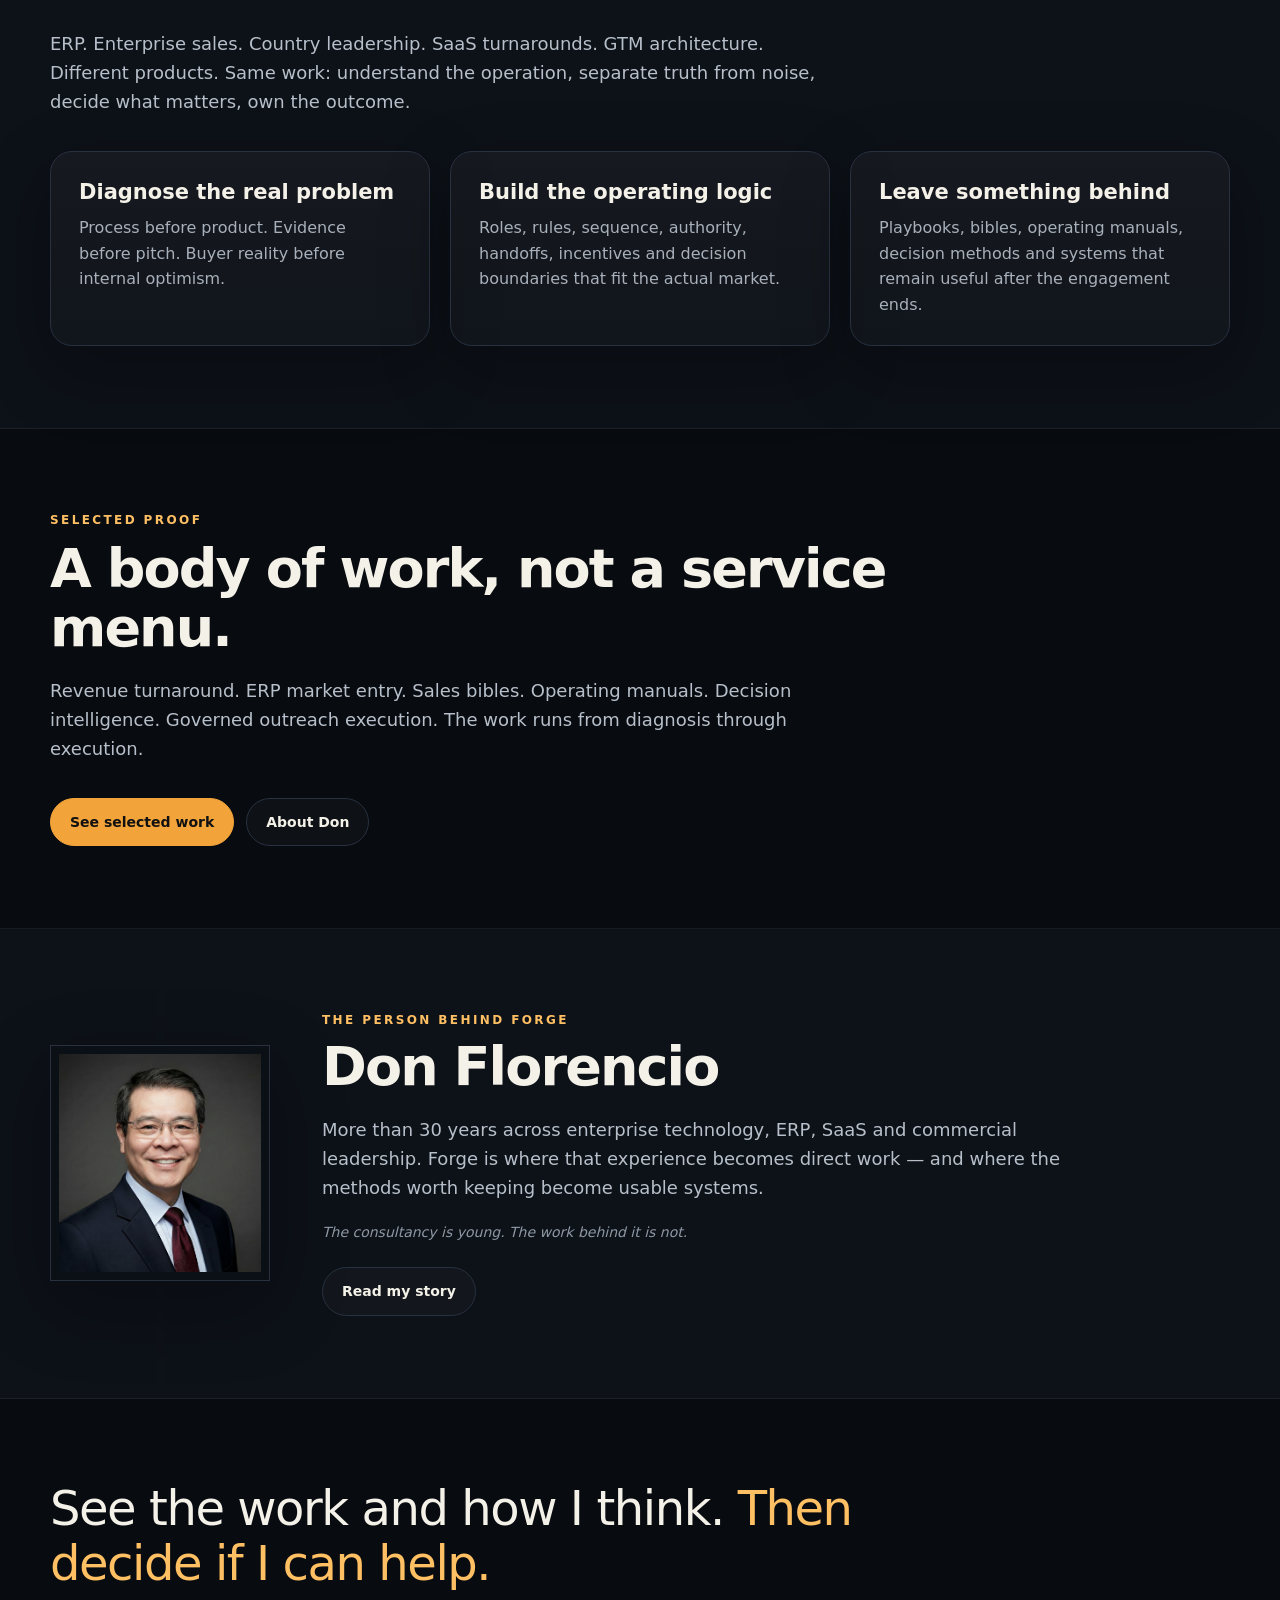
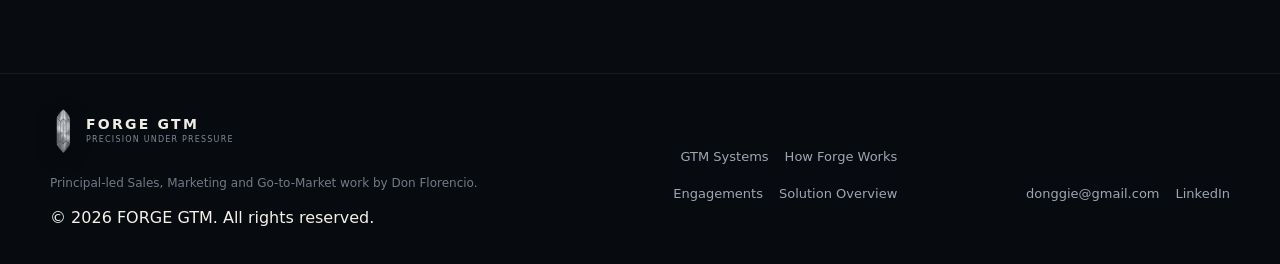
==== commit d5c44c19: "Publish approved Forge GTM release" ====
--- a/index.html
+++ b/index.html
@@ -1,222 +1 @@
-<!doctype html>
-<html lang="en">
-<head>
-  <base href="/FORGE-GTM/">
-  <link rel="icon" type="image/x-icon" href="favicon.ico" />
-  <link rel="icon" type="image/png" sizes="32x32" href="favicon-32.png" />
-  <link rel="icon" type="image/png" sizes="16x16" href="favicon-16.png" />
-  <link rel="icon" type="image/png" sizes="32x32" href="forge-favicon-32.png">
-  <link rel="icon" type="image/png" sizes="16x16" href="forge-favicon-16.png">
-  <link rel="icon" type="image/png" sizes="48x48" href="forge-favicon-48.png">
-  <link rel="apple-touch-icon" href="forge-favicon-180.png">
-
-  <meta charset="utf-8" />
-  <title>FORGE GTM — RSO & Outbound Engine Consultancy</title>
-  <meta name="viewport" content="width=device-width, initial-scale=1" />
-
-  <script src="https://cdn.tailwindcss.com"></script>
-  <style>
-    .forge-container { max-width: 1120px; }
-    html { overflow-y: scroll; }
-  </style>
-</head>
-
-<body class="bg-slate-950 text-slate-50 antialiased">
-  <div class="min-h-screen flex flex-col">
-
-    <!-- HEADER -->
-    <header class="border-b border-slate-800/70 bg-slate-950/90 backdrop-blur">
-      <div class="mx-auto px-4 sm:px-6 lg:px-8 forge-container flex h-16 items-center justify-between">
-        <a href="index.html" class="flex items-center gap-3 min-w-[140px]">
-          <div class="text-lg font-semibold tracking-[0.16em] uppercase text-slate-50">
-            FORGE <span class="text-amber-400">GTM</span>
-          </div>
-        </a>
-
-        <nav class="hidden md:flex items-center gap-7 text-sm font-medium">
-          <a href="index.html" class="text-amber-400 font-semibold">Home</a>
-          <a href="signalgate.html" class="text-slate-300 hover:text-amber-300">SignalGate</a>
-          <a href="method.html" class="text-slate-300 hover:text-amber-300">Method</a>
-          <a href="pricing.html" class="text-slate-300 hover:text-amber-300">Pricing</a>
-          <a href="rso.html" class="text-slate-300 hover:text-amber-300">RSO</a>
-          <a href="systems.html" class="text-slate-300 hover:text-amber-300">Systems</a>
-          <a href="about.html" class="text-slate-300 hover:text-amber-300">About Don</a>
-          <a href="work-with-us.html" class="text-slate-300 hover:text-amber-300">Work With Us</a>
-        </nav>
-
-        <div class="hidden md:flex min-w-[180px] justify-end">
-          <a href="work-with-us.html"
-             class="inline-flex items-center rounded-full bg-amber-400 px-5 py-2 text-sm font-semibold text-slate-950 shadow-lg hover:bg-amber-300 transition-colors">
-            Book a working session
-          </a>
-        </div>
-
-        <!-- MOBILE MENU -->
-        <button type="button"
-          class="md:hidden inline-flex items-center justify-center rounded-md p-2 text-slate-200 hover:bg-slate-800"
-          aria-controls="mobile-nav" aria-expanded="false"
-          onclick="const m=document.getElementById('mobile-nav'); const btn=this; m.classList.toggle('hidden'); btn.setAttribute('aria-expanded', m.classList.contains('hidden') ? 'false' : 'true');">
-          <svg class="h-6 w-6" fill="none" stroke="currentColor" stroke-width="1.7" viewBox="0 0 24 24">
-            <path stroke-linecap="round" stroke-linejoin="round" d="M4 6h16M4 12h16M4 18h16"/>
-          </svg>
-        </button>
-      </div>
-
-      <div id="mobile-nav" class="md:hidden hidden border-t border-slate-800 bg-slate-950">
-        <nav class="mx-auto forge-container px-4 py-3 flex flex-col gap-3 text-sm font-medium text-slate-200">
-          <a href="index.html" class="text-amber-400 font-semibold">Home</a>
-          <a href="signalgate.html">SignalGate</a>
-          <a href="method.html">Method</a>
-          <a href="pricing.html">Pricing</a>
-          <a href="rso.html">RSO</a>
-          <a href="systems.html">Systems</a>
-          <a href="about.html">About Don</a>
-          <a href="work-with-us.html">Work With Us</a>
-        </nav>
-      </div>
-    </header>
-
-    <!-- MAIN -->
-    <main class="flex-1">
-
-      <!-- HERO -->
-      <section class="bg-gradient-to-b from-slate-950 to-slate-900 border-b border-slate-800 py-20 sm:py-24">
-        <div class="mx-auto forge-container px-4 grid grid-cols-1 md:grid-cols-2 gap-12 items-start">
-
-          <!-- HERO IMAGE -->
-          <div class="flex justify-center md:justify-start">
-            <img
-              src="forge-gtm.png"
-              alt="Forge GTM Panel Logo"
-              class="h-auto max-w-full"
-            />
-          </div>
-
-          <!-- HERO TEXT -->
-          <div class="text-left md:pl-4">
-            <p class="text-xs font-semibold uppercase tracking-[0.25em] text-amber-300">
-              RSO & OUTBOUND ENGINE CONSULTANCY
-            </p>
-
-            <h1 class="mt-6 text-4xl sm:text-5xl font-bold leading-snug">
-              SignalGate
-            </h1>
-
-            <p class="mt-6 text-sm sm:text-base text-slate-300 leading-relaxed max-w-md">
-              SignalGate determines whether an account is rational to pursue before time, money, and credibility are committed.
-            </p>
-
-            <p class="mt-4 text-sm sm:text-base text-slate-300 leading-relaxed max-w-md">
-              <a href="signalgate.html" class="text-amber-300 font-normal hover:underline">
-                It validates account focus using publicly observable signals — independent of execution quality, access, or sales narrative.
-              </a>
-            </p>
-          </div>
-
-        </div>
-      </section>
-
-      <!-- RSO ENGINE -->
-      <section class="bg-slate-950 py-16 border-b border-slate-800">
-        <div class="mx-auto forge-container px-4 sm:px-6 lg:px-8">
-          <div class="rounded-2xl bg-slate-900/60 border border-slate-700 p-8 shadow-xl">
-
-            <div class="flex items-center justify-between mb-6">
-              <h2 class="text-lg font-semibold">The RSO Engine</h2>
-              <span class="text-xs text-emerald-400 bg-emerald-400/10 px-2 py-1 rounded-full">● Live in-field</span>
-            </div>
-
-            <p class="text-sm text-slate-300 max-w-2xl mb-8">
-              One operating system for research, RSOs, outbound, and leadership decisions —
-              so every touch ties back to a clear, evidence-backed bet.
-            </p>
-
-            <div class="grid grid-cols-1 sm:grid-cols-2 gap-4 text-slate-200 text-sm">
-
-              <div class="rounded-xl border border-slate-700 bg-slate-800/40 p-4">
-                <h3 class="font-semibold mb-1 text-amber-300">SignalGate</h3>
-                <ul class="text-xs space-y-1 text-slate-300">
-                  <li>• Account admissibility: PURSUE or PASS</li>
-                  <li>• Public evidence and explicit unknowns</li>
-                  <li>• No strategy. No recommendations.</li>
-                </ul>
-              </div>
-
-              <div class="rounded-xl border border-slate-700 bg-slate-800/40 p-4">
-                <h3 class="font-semibold mb-1 text-amber-300">Module One</h3>
-                <ul class="text-xs space-y-1 text-slate-300">
-                  <li>• Operational reality, constraints, leakage</li>
-                  <li>• Leadership psychology and authority map</li>
-                  <li>• A defensible record of known/unknown</li>
-                </ul>
-              </div>
-
-              <div class="rounded-xl border border-slate-700 bg-slate-800/40 p-4">
-                <h3 class="font-semibold mb-1 text-amber-300">RSO</h3>
-                <ul class="text-xs space-y-1 text-slate-300">
-                  <li>• Execution artifact produced after Module One</li>
-                  <li>• Evidence-led narrative for serious buyers</li>
-                  <li>• Not sold independently</li>
-                </ul>
-              </div>
-
-              <div class="rounded-xl border border-slate-700 bg-slate-800/40 p-4">
-                <h3 class="font-semibold mb-1 text-amber-300">Outbound & Command</h3>
-                <ul class="text-xs space-y-1 text-slate-300">
-                  <li>• Penetration paths and operating rhythm</li>
-                  <li>• Scoreboards, breakpoints, guardrails</li>
-                  <li>• Engine survives after transfer</li>
-                </ul>
-              </div>
-
-            </div>
-
-            <div class="mt-8 flex flex-wrap gap-3">
-              <a href="pricing.html"
-                 class="inline-flex items-center rounded-full bg-amber-400 px-6 py-3 text-sm font-semibold text-slate-950 shadow-md hover:bg-amber-300 transition-colors">
-                See pricing
-              </a>
-              <a href="method.html"
-                 class="inline-flex items-center rounded-full border border-slate-600 px-6 py-3 text-sm font-semibold text-slate-100 hover:bg-slate-800 transition-colors">
-                See the Method
-              </a>
-            </div>
-
-          </div>
-        </div>
-      </section>
-
-      <!-- CTA -->
-      <section class="bg-slate-950 py-16">
-        <div class="mx-auto forge-container px-4 text-center">
-          <div class="flex flex-wrap justify-center gap-4">
-            <a href="work-with-us.html"
-               class="inline-flex items-center rounded-full bg-amber-400 px-8 py-4 text-sm font-semibold text-slate-950 shadow-md hover:bg-amber-300 transition-colors">
-              Book a working session
-            </a>
-
-            <a href="signalgate.html"
-               class="inline-flex items-center rounded-full border border-slate-600 px-8 py-4 text-sm font-semibold text-slate-100 hover:bg-slate-800 transition-colors">
-              Start with SignalGate
-            </a>
-          </div>
-        </div>
-      </section>
-
-    </main>
-
-    <!-- FOOTER -->
-    <footer class="border-t border-slate-800 bg-slate-950">
-      <div class="mx-auto forge-container px-4 py-6 text-[11px] text-slate-500">
-        © <span id="year"></span> FORGE GTM. All rights reserved.
-      </div>
-    </footer>
-
-  </div>
-
-  <script>
-    document.getElementById('year').textContent = new Date().getFullYear();
-  </script>
-
-</body>
-</html>
+<!doctype html><html lang="en"><head><meta charset="utf-8"><meta name="viewport" content="width=device-width,initial-scale=1"><title>Forge GTM — Don Florencio | Sales, Marketing & Go-to-Market</title><meta name="description" content="Forge GTM is Don Florencio's principal-led commercial practice: sales, marketing, GTM strategy, SignalGate and commercial operating systems built from 30+ years in the field."><link rel="icon" type="image/png" sizes="32x32" href="forge-favicon-32.png"><link rel="icon" type="image/png" sizes="16x16" href="forge-favicon-16.png"><link rel="apple-touch-icon" sizes="180x180" href="forge-favicon-180.png"><link rel="shortcut icon" href="favicon.ico"><link rel="stylesheet" href="assets/site.css"><!-- RELEASE-SEO-START --><link rel="canonical" href="https://donggie-oss.github.io/FORGE-GTM/"><meta name="theme-color" content="#080b10"><meta property="og:site_name" content="Forge GTM"><meta property="og:type" content="website"><meta property="og:title" content="Forge GTM — Don Florencio | Sales, Marketing & Go-to-Market"><meta property="og:description" content="Forge GTM is Don Florencio's principal-led commercial practice: sales, marketing, GTM strategy, SignalGate and commercial operating systems built from 30+ years in the field."><meta property="og:url" content="https://donggie-oss.github.io/FORGE-GTM/"><meta property="og:image" content="https://donggie-oss.github.io/FORGE-GTM/assets/forge-share.png"><meta property="og:image:width" content="1200"><meta property="og:image:height" content="630"><meta name="twitter:card" content="summary_large_image"><meta name="twitter:title" content="Forge GTM — Don Florencio | Sales, Marketing & Go-to-Market"><meta name="twitter:description" content="Forge GTM is Don Florencio's principal-led commercial practice: sales, marketing, GTM strategy, SignalGate and commercial operating systems built from 30+ years in the field."><meta name="twitter:image" content="https://donggie-oss.github.io/FORGE-GTM/assets/forge-share.png"><script type="application/ld+json">{"@context":"https://schema.org","@type":"ProfessionalService","name":"Forge GTM","url":"https://donggie-oss.github.io/FORGE-GTM/","description":"Forge GTM is Don Florencio's principal-led commercial practice: sales, marketing, GTM strategy, SignalGate and commercial operating systems built from 30+ years in the field.","founder":{"@type":"Person","name":"Don Ariel Florencio","url":"https://donggie-oss.github.io/FORGE-GTM/about.html","sameAs":["https://www.linkedin.com/in/don-florencio/"]},"sameAs":["https://www.linkedin.com/in/don-florencio/"]}</script><!-- RELEASE-SEO-END --></head><body data-page="home"><div id="site-header"></div><main id="main"><section class="hero"><div class="wrap hero-grid"><div class="hero-copy"><div class="eyebrow">Don Florencio · Sales · Marketing · Go-to-Market</div><h1>Built from the field. Turned into systems.</h1><p class="lede">I work on difficult sales, marketing and GTM problems. When the answer deserves to last, I turn it into operating logic a team can use.</p><div class="hero-actions"><a class="btn btn-primary" href="work-with-us.html">Bring me a GTM problem</a><a class="btn btn-ghost" href="selected-work.html">See the work</a></div><div class="proof-strip"><span><strong>30+ years</strong> commercial operating experience</span><span><strong>US · Australia · APAC</strong></span><span><strong>Strategy → execution → system</strong></span></div></div><aside class="hero-seal" aria-label="Forge GTM identity"><div class="hero-seal-frame"><img src="assets/forge-mark-transparent.png" alt="Forge GTM emblem" width="209" height="512" decoding="async"></div><div class="hero-seal-copy"><strong>FORGE GTM</strong><span>Precision under pressure</span></div></aside></div></section><section class="section"><div class="wrap"><div class="section-kicker">What I actually bring</div><h2>Judgment first. Systems when they earn the right to exist.</h2><p class="section-intro">Not every problem needs software. Not every answer belongs in a slide deck. Solve the problem first. Build only what makes the answer repeatable.</p><div class="grid-3"><article class="card"><div class="number">01 — Consulting</div><h3>Sales, Marketing & GTM</h3><p>Market entry, positioning, ICP, sales architecture, outbound, team design, pipeline discipline, commercial operating models and execution repair.</p></article><article class="card"><div class="number">02 — Flagship IP</div><h3>SignalGate</h3><p>SignalGate is the methodology so action doesn’t outrun the evidence.</p></article><article class="card"><div class="number">03 — Systems</div><h3>Commercial execution systems</h3><p>Evidence becomes decisions. Decisions become action. Outcomes change what happens next.</p></article></div></div></section><section class="section section-alt"><div class="wrap"><div class="section-kicker">The through-line</div><h2>The products changed. The work did not.</h2><p class="section-intro">ERP. Enterprise sales. Country leadership. SaaS turnarounds. GTM architecture. Different products. Same work: understand the operation, separate truth from noise, decide what matters, own the outcome.</p><div class="grid-3"><article class="card"><h3>Diagnose the real problem</h3><p>Process before product. Evidence before pitch. Buyer reality before internal optimism.</p></article><article class="card"><h3>Build the operating logic</h3><p>Roles, rules, sequence, authority, handoffs, incentives and decision boundaries that fit the actual market.</p></article><article class="card"><h3>Leave something behind</h3><p>Playbooks, bibles, operating manuals, decision methods and systems that remain useful after the engagement ends.</p></article></div></div></section><section class="section"><div class="wrap"><div class="section-kicker">Selected proof</div><h2>A body of work, not a service menu.</h2><p class="section-intro">Revenue turnaround. ERP market entry. Sales bibles. Operating manuals. Decision intelligence. Governed outreach execution. The work runs from diagnosis through execution.</p><div class="hero-actions"><a class="btn btn-primary" href="selected-work.html">See selected work</a><a class="btn btn-ghost" href="about.html">About Don</a></div></div></section><section class="section section-alt"><div class="wrap home-principal"><figure class="home-principal-portrait"><img src="assets/headshot.jpg" alt="Don Florencio" loading="lazy" decoding="async"></figure><div><div class="section-kicker">The person behind Forge</div><h2>Don Florencio</h2><p class="section-intro">More than 30 years across enterprise technology, ERP, SaaS and commercial leadership. Forge is where that experience becomes direct work — and where the methods worth keeping become usable systems.</p><p class="home-principal-note">The consultancy is young. The work behind it is not.</p><a class="btn btn-ghost" href="about.html">Read my story</a></div></div></section><section class="section"><div class="wrap"><p class="big-line">See the work and how I think. <span class="accent">Then decide if I can help.</span></p></div></section></main><div id="site-footer"></div><script src="assets/site.js"></script></body></html>
--- a/assets/site.css
+++ b/assets/site.css
@@ -0,0 +1,41 @@
+:root{--bg:#080b10;--bg2:#0d1118;--panel:#111720;--panel2:#151c26;--line:#273140;--text:#f4f1e8;--muted:#a8b0bb;--soft:#77808c;--ember:#f2a33a;--ember2:#ffbf63;--green:#78d6a3;--red:#f08a8a;--max:1180px;--radius:22px;--shadow:0 24px 70px rgba(0,0,0,.28)}
+*{box-sizing:border-box}html{scroll-behavior:smooth}body{margin:0;background:var(--bg);color:var(--text);font-family:Inter,ui-sans-serif,system-ui,-apple-system,BlinkMacSystemFont,"Segoe UI",sans-serif;line-height:1.6;-webkit-font-smoothing:antialiased}a{color:inherit;text-decoration:none}img{max-width:100%;display:block}.wrap{width:min(calc(100% - 40px),var(--max));margin:auto}.skip{position:absolute;left:-9999px}.skip:focus{left:20px;top:12px;z-index:100;background:var(--ember);color:#111;padding:10px 14px;border-radius:12px}.site-header{position:sticky;top:0;z-index:40;background:rgba(8,11,16,.9);backdrop-filter:blur(16px);border-bottom:1px solid rgba(255,255,255,.07)}
+.header-inner{min-height:72px;display:flex;align-items:center;gap:24px}.brand{font-weight:800;letter-spacing:.16em;font-size:15px;white-space:nowrap}.brand span{color:var(--ember)}.nav{margin-left:auto;display:flex;align-items:center;gap:22px;font-size:14px;color:#c9cfd7}.nav a{white-space:nowrap}.nav a:hover,.nav a[aria-current="page"]{color:var(--ember2)}.header-cta{display:none}.menu-btn{display:none;margin-left:auto;background:transparent;border:1px solid var(--line);color:var(--text);border-radius:12px;padding:9px 11px}.mobile-nav{display:none;padding:0 0 18px}.mobile-nav.open{display:grid;gap:12px}.mobile-nav a{padding:7px 0;color:#cbd1d8}.btn{display:inline-flex;align-items:center;justify-content:center;gap:9px;border-radius:999px;padding:12px 19px;border:1px solid var(--line);font-weight:700;font-size:14px;transition:.2s}.btn:hover{transform:translateY(-1px);border-color:#465365}.btn-primary{background:var(--ember);border-color:var(--ember);color:#111}.btn-primary:hover{background:var(--ember2);border-color:var(--ember2)}.btn-ghost{background:rgba(255,255,255,.025)}
+.hero{position:relative;overflow:hidden;border-bottom:1px solid rgba(255,255,255,.07);background:radial-gradient(circle at 82% 18%,rgba(242,163,58,.12),transparent 26%),linear-gradient(180deg,#0a0e14 0%,#090c11 100%)}.hero .wrap{padding:96px 0 86px}.eyebrow{font-size:12px;letter-spacing:.24em;text-transform:uppercase;color:var(--ember2);font-weight:800}.hero h1,.page-hero h1{font-size:clamp(44px,7vw,82px);line-height:.98;letter-spacing:-.045em;margin:18px 0 26px;max-width:980px}.page-hero h1{font-size:clamp(42px,6vw,68px)}.lede{font-size:clamp(18px,2vw,23px);max-width:800px;color:#c4cbd4;line-height:1.55}.hero-actions{display:flex;flex-wrap:wrap;gap:12px;margin-top:34px}.proof-strip{margin-top:54px;padding-top:24px;border-top:1px solid var(--line);display:flex;gap:26px;flex-wrap:wrap;color:#8f98a4;font-size:13px}.proof-strip strong{color:#e8e4dc;font-weight:700}.section{padding:82px 0;border-bottom:1px solid rgba(255,255,255,.065)}.section-alt{background:var(--bg2)}.section-kicker{font-size:12px;text-transform:uppercase;letter-spacing:.2em;color:var(--ember2);font-weight:800}.section h2{font-size:clamp(32px,4.4vw,54px);line-height:1.08;letter-spacing:-.035em;margin:10px 0 20px;max-width:880px}.section-intro{font-size:18px;color:#b7c0ca;max-width:780px;margin:0 0 34px}.grid-2,.grid-3{display:grid;gap:20px}.grid-2{grid-template-columns:repeat(2,minmax(0,1fr))}.grid-3{grid-template-columns:repeat(3,minmax(0,1fr))}.card{border:1px solid var(--line);background:linear-gradient(180deg,rgba(255,255,255,.035),rgba(255,255,255,.015));border-radius:var(--radius);padding:28px;box-shadow:var(--shadow)}.card h3{font-size:21px;line-height:1.2;margin:0 0 10px}.card p{color:var(--muted);margin:0}.card ul{margin:16px 0 0;padding:0;list-style:none;color:#aeb7c1}.card li{padding:7px 0;border-top:1px solid rgba(255,255,255,.05)}.card li:first-child{border-top:0}.number{font-size:12px;color:var(--ember2);font-weight:800;letter-spacing:.18em;text-transform:uppercase;margin-bottom:12px}.big-line{font-size:clamp(30px,4vw,48px);line-height:1.15;letter-spacing:-.03em;max-width:900px;margin:0}.accent{color:var(--ember2)}
+.pill-row{display:flex;flex-wrap:wrap;gap:10px;margin-top:22px}.pill{border:1px solid var(--line);border-radius:999px;padding:8px 12px;font-size:12px;color:#b8c0c9;background:rgba(255,255,255,.02)}.flow{display:grid;grid-template-columns:repeat(7,1fr);gap:10px;align-items:stretch;margin-top:30px}.flow-step{border:1px solid var(--line);border-radius:16px;padding:18px 14px;background:rgba(255,255,255,.02);min-height:132px}.flow-step strong{display:block;font-size:13px;color:#f0ede6;margin-bottom:8px}.flow-step span{display:block;font-size:12px;color:#8f98a4}.quote{font-size:clamp(27px,4vw,44px);line-height:1.2;letter-spacing:-.025em;max-width:980px;margin:0}.quote small{display:block;margin-top:18px;font-size:13px;letter-spacing:.12em;text-transform:uppercase;color:#7f8894}.callout{border-left:3px solid var(--ember);padding-left:24px}.split{display:grid;grid-template-columns:1.15fr .85fr;gap:54px;align-items:start}.list-clean{list-style:none;padding:0;margin:0}.list-clean li{padding:12px 0;border-top:1px solid var(--line);color:#aeb6c0}.list-clean li:first-child{border-top:0}.site-footer{padding:34px 0;background:#070a0f}.footer-grid{display:grid;grid-template-columns:1.25fr .75fr .75fr;gap:24px;align-items:end}.footer-note{color:#717b87;font-size:12px}.footer-links{display:flex;flex-wrap:wrap;gap:16px;justify-content:flex-end;color:#9ea7b1;font-size:13px}.page-hero{border-bottom:1px solid rgba(255,255,255,.07);background:radial-gradient(circle at 86% 10%,rgba(242,163,58,.1),transparent 24%)}.page-hero .wrap{padding:78px 0 70px}.decision-card{border:1px solid #344050;border-radius:20px;background:#10161e;padding:24px;max-width:620px}.decision-card .state{display:inline-block;color:#111;background:var(--green);font-size:12px;font-weight:800;letter-spacing:.16em;padding:7px 10px;border-radius:999px}.decision-card dl{margin:20px 0 0}.decision-card dt{font-size:11px;letter-spacing:.16em;text-transform:uppercase;color:#73808d;margin-top:16px}.decision-card dd{margin:5px 0 0;color:#d8dde3}.service-band{display:grid;grid-template-columns:repeat(3,minmax(0,1fr));gap:0;border:1px solid var(--line);border-radius:22px;overflow:hidden}.service-band>div{padding:28px;border-right:1px solid var(--line);background:rgba(255,255,255,.018)}.service-band>div:last-child{border-right:0}.service-band h3{margin:0 0 10px;font-size:22px}.service-band p{margin:0;color:#aab3bd}.bot{display:grid;grid-template-columns:repeat(3,1fr);gap:18px}.bot .card{min-height:220px}.meta{font-size:13px;color:#818b96}.center{text-align:center}.center .section-intro{margin-left:auto;margin-right:auto}.cta-panel{border:1px solid #394657;border-radius:28px;padding:46px;background:radial-gradient(circle at 90% 0%,rgba(242,163,58,.13),transparent 30%),#0d1219}.cta-panel h2{margin-top:0}.legacy-note{font-size:12px;color:#6f7884}
+@media(max-width:1080px){.nav,.header-cta{display:none}.menu-btn{display:block}.flow{grid-template-columns:repeat(2,1fr)}.split{grid-template-columns:1fr}.service-band{grid-template-columns:1fr}.service-band>div{border-right:0;border-bottom:1px solid var(--line)}.service-band>div:last-child{border-bottom:0}.grid-3,.bot{grid-template-columns:1fr 1fr}}
+@media(max-width:680px){.wrap{width:min(calc(100% - 28px),var(--max))}.header-inner{min-height:64px}.hero .wrap{padding:72px 0 64px}.section{padding:62px 0}.grid-2,.grid-3,.bot,.flow,.footer-grid{grid-template-columns:1fr}.hero h1,.page-hero h1{letter-spacing:-.035em}.card{padding:22px}.cta-panel{padding:30px 22px}.footer-links{justify-content:flex-start}.proof-strip{gap:14px}.service-band>div{padding:22px}}
+
+.decision{margin-top:34px;border:1px solid #39465a;background:linear-gradient(180deg,#121923,#0d131b);border-radius:24px;padding:30px;box-shadow:var(--shadow)}.decision-top{font-size:11px;letter-spacing:.2em;text-transform:uppercase;color:var(--ember2);font-weight:800}.decision h3{font-size:28px;margin:10px 0 8px}.decision p{margin:0;color:#c0c8d1}.decision-meta{display:grid;gap:8px;margin-top:20px;padding-top:18px;border-top:1px solid var(--line);font-size:13px;color:#9ea8b5}.profile-grid{display:grid;grid-template-columns:190px 1fr;gap:36px;align-items:center}.profile-grid img{width:180px;height:180px;border-radius:50%;object-fit:cover;border:1px solid var(--line)}
+@media(max-width:760px){.profile-grid{grid-template-columns:1fr}.profile-grid img{width:140px;height:140px}.decision h3{font-size:23px}}
+
+/* Brand system refinement — Forge master mark, Don-led practice, SignalGate sub-brand */
+.brandmark{display:inline-flex;align-items:center;gap:10px;min-width:max-content}.brandmark img{width:22px;height:38px;object-fit:contain;filter:drop-shadow(0 4px 10px rgba(0,0,0,.28))}.brand-copy{display:grid;line-height:1.05}.brand-copy strong{font-size:13px;letter-spacing:.16em;font-weight:850;color:#f0ede6}.brand-copy small{margin-top:4px;font-size:8px;letter-spacing:.15em;text-transform:uppercase;color:#7f8995}.brandmark-footer img{width:26px;height:46px}.brandmark-footer .brand-copy strong{font-size:14px}.brandmark-footer .brand-copy small{font-size:8px}
+.hero-grid{display:grid;grid-template-columns:minmax(0,1fr) 230px;gap:52px;align-items:center}.hero-copy{min-width:0}.hero-seal{justify-self:end;align-self:center;width:210px;text-align:center;margin-top:22px}.hero-seal-frame{width:150px;height:224px;margin:0 auto 10px;display:grid;place-items:center}.hero-seal-frame img{width:112px;height:214px;object-fit:contain;filter:drop-shadow(0 14px 26px rgba(0,0,0,.42))}.hero-seal-copy{display:grid;gap:3px}.hero-seal-copy strong{font-size:14px;letter-spacing:.22em}.hero-seal-copy span{font-size:9px;letter-spacing:.2em;text-transform:uppercase;color:#8f98a4}
+.about-intro-grid{display:grid;grid-template-columns:minmax(0,1fr) 300px;gap:72px;align-items:center}.portrait-card{margin:0;border:1px solid var(--line);background:#0c1118;padding:10px;box-shadow:var(--shadow)}.portrait-card img{width:100%;aspect-ratio:1/1.08;object-fit:cover;object-position:center 35%;filter:saturate(.82) contrast(1.02)}.portrait-card figcaption{display:grid;padding:16px 10px 8px;border-top:1px solid rgba(255,255,255,.06)}.portrait-card figcaption strong{font-size:14px;letter-spacing:.08em}.portrait-card figcaption span{font-size:11px;letter-spacing:.12em;text-transform:uppercase;color:#7f8995;margin-top:2px}
+.signalgate-hero-grid{display:grid;grid-template-columns:minmax(0,1fr) 230px;gap:52px;align-items:center}.signal-mark{justify-self:end;align-self:center;width:210px;text-align:center;margin-top:16px}.signal-mark-visual{display:block;width:122px;height:224px;object-fit:contain;margin:0 auto 8px;filter:drop-shadow(0 14px 26px rgba(0,0,0,.4))}.signal-mark-copy{display:grid;gap:3px}.signal-mark strong{font-size:14px;letter-spacing:.24em}.signal-mark span{font-size:9px;letter-spacing:.17em;text-transform:uppercase;color:#8e97a2}
+@media(max-width:1080px){.hero-grid,.about-intro-grid,.signalgate-hero-grid{grid-template-columns:1fr;gap:38px}.hero-seal,.signal-mark{justify-self:start;margin-top:4px}.hero-seal{width:200px}.hero-seal-frame{width:144px;height:210px}.hero-seal-frame img{width:104px;height:200px}.about-intro-grid{grid-template-columns:minmax(0,1fr) 240px;gap:38px}.signalgate-hero-grid{grid-template-columns:1fr;gap:28px}.signal-mark{width:200px}.signal-mark-visual{width:112px;height:206px}}
+@media(max-width:760px){.about-intro-grid,.signalgate-hero-grid{grid-template-columns:1fr}.portrait-card{max-width:300px}.signal-mark{width:min(100%,280px)}.hero-seal{display:none}.brand-copy small{display:none}.brandmark img{width:19px;height:32px}.brand-copy strong{font-size:12px;letter-spacing:.12em}}
+
+.home-principal{display:grid;grid-template-columns:220px minmax(0,1fr);gap:52px;align-items:center}.home-principal-portrait{margin:0;border:1px solid var(--line);background:#0b1016;padding:8px;box-shadow:var(--shadow)}.home-principal-portrait img{width:100%;aspect-ratio:1/1.08;object-fit:cover;object-position:center 35%;filter:saturate(.82) contrast(1.02)}.home-principal h2{margin-top:8px}.home-principal .section-intro{margin-bottom:18px}.home-principal-note{margin:0 0 24px;color:#8e98a4;font-size:14px;font-style:italic}
+@media(max-width:760px){.home-principal{grid-template-columns:1fr;gap:30px}.home-principal-portrait{width:min(220px,70vw)}}
+
+/* Release accessibility refinements */
+a:focus-visible,.btn:focus-visible,.menu-btn:focus-visible{outline:3px solid var(--ember2);outline-offset:3px;border-radius:6px}.btn:focus-visible,.menu-btn:focus-visible{border-radius:999px}.menu-btn:focus-visible{border-radius:12px}
+@media(prefers-reduced-motion:reduce){html{scroll-behavior:auto}.btn{transition:none}.btn:hover{transform:none}}
+
+
+/* Forge in-page booking calendar */
+.calendar-dialog{width:min(960px,calc(100% - 32px));height:min(820px,calc(100dvh - 32px));padding:0;border:1px solid #394657;border-radius:22px;background:#0d1219;color:var(--text);box-shadow:0 28px 90px rgba(0,0,0,.6);overflow:hidden}
+.calendar-dialog::backdrop{background:rgba(3,6,10,.78);backdrop-filter:blur(5px)}
+.calendar-dialog-head{display:flex;align-items:center;justify-content:space-between;gap:18px;padding:18px 20px;border-bottom:1px solid var(--line);background:#0b1017}
+.calendar-dialog-head h2{font-size:clamp(20px,3vw,28px);margin:4px 0 0}
+.calendar-close{border:1px solid var(--line);background:transparent;color:var(--text);border-radius:999px;padding:9px 14px;font:inherit;cursor:pointer;flex:0 0 auto}
+.calendar-close:hover{border-color:#566477;color:var(--ember2)}
+.calendar-close:focus-visible{outline:3px solid var(--ember2);outline-offset:3px}
+.calendar-frame{display:block;width:100%;height:calc(100% - 84px);border:0;background:#fff}
+@media(max-width:680px){.calendar-dialog{width:calc(100% - 14px);height:calc(100dvh - 14px);border-radius:16px}.calendar-dialog-head{padding:14px 16px}.calendar-dialog-head .section-kicker{font-size:10px}.calendar-frame{height:calc(100% - 78px)}}
+
+/* Editorial CTA refinement */
+.cta-question{margin:30px 0 -20px;font-size:16px;font-weight:750;color:#e7e2d8}
+.cta-question + .hero-actions{margin-top:30px}
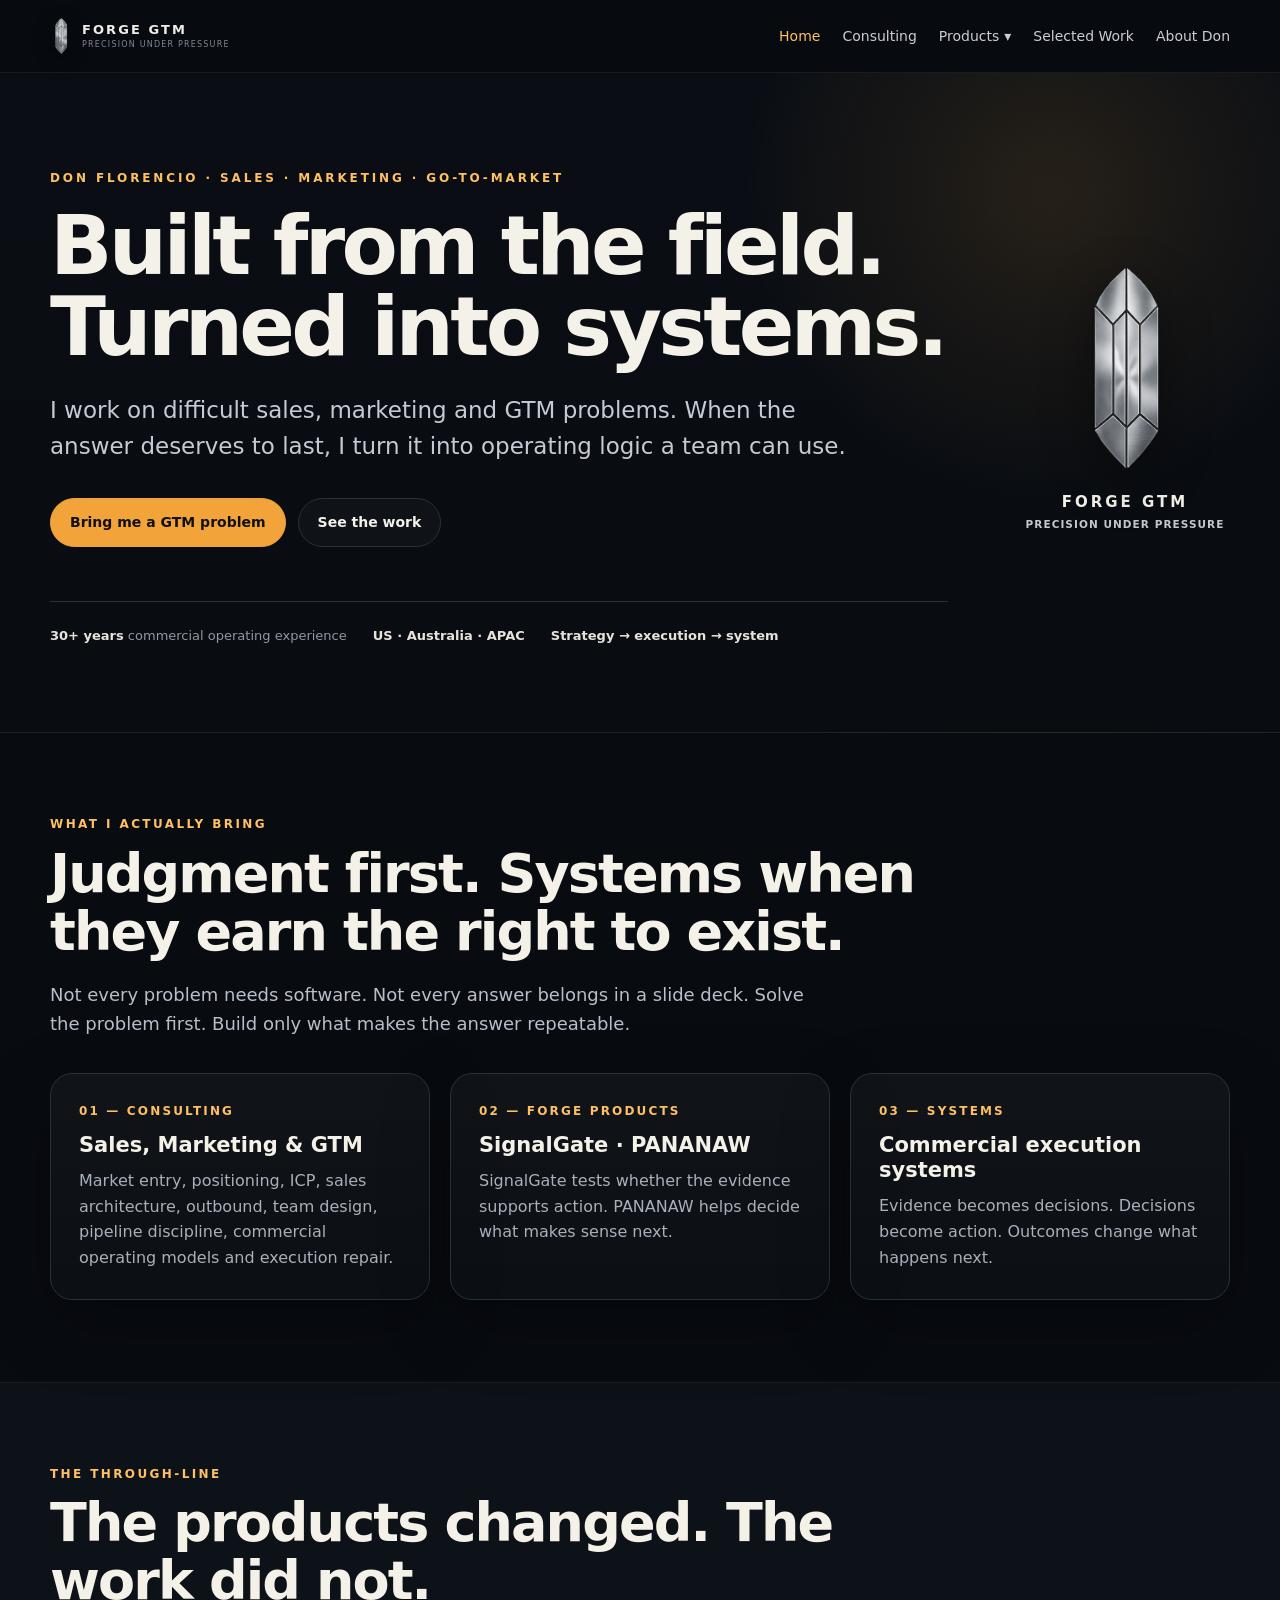
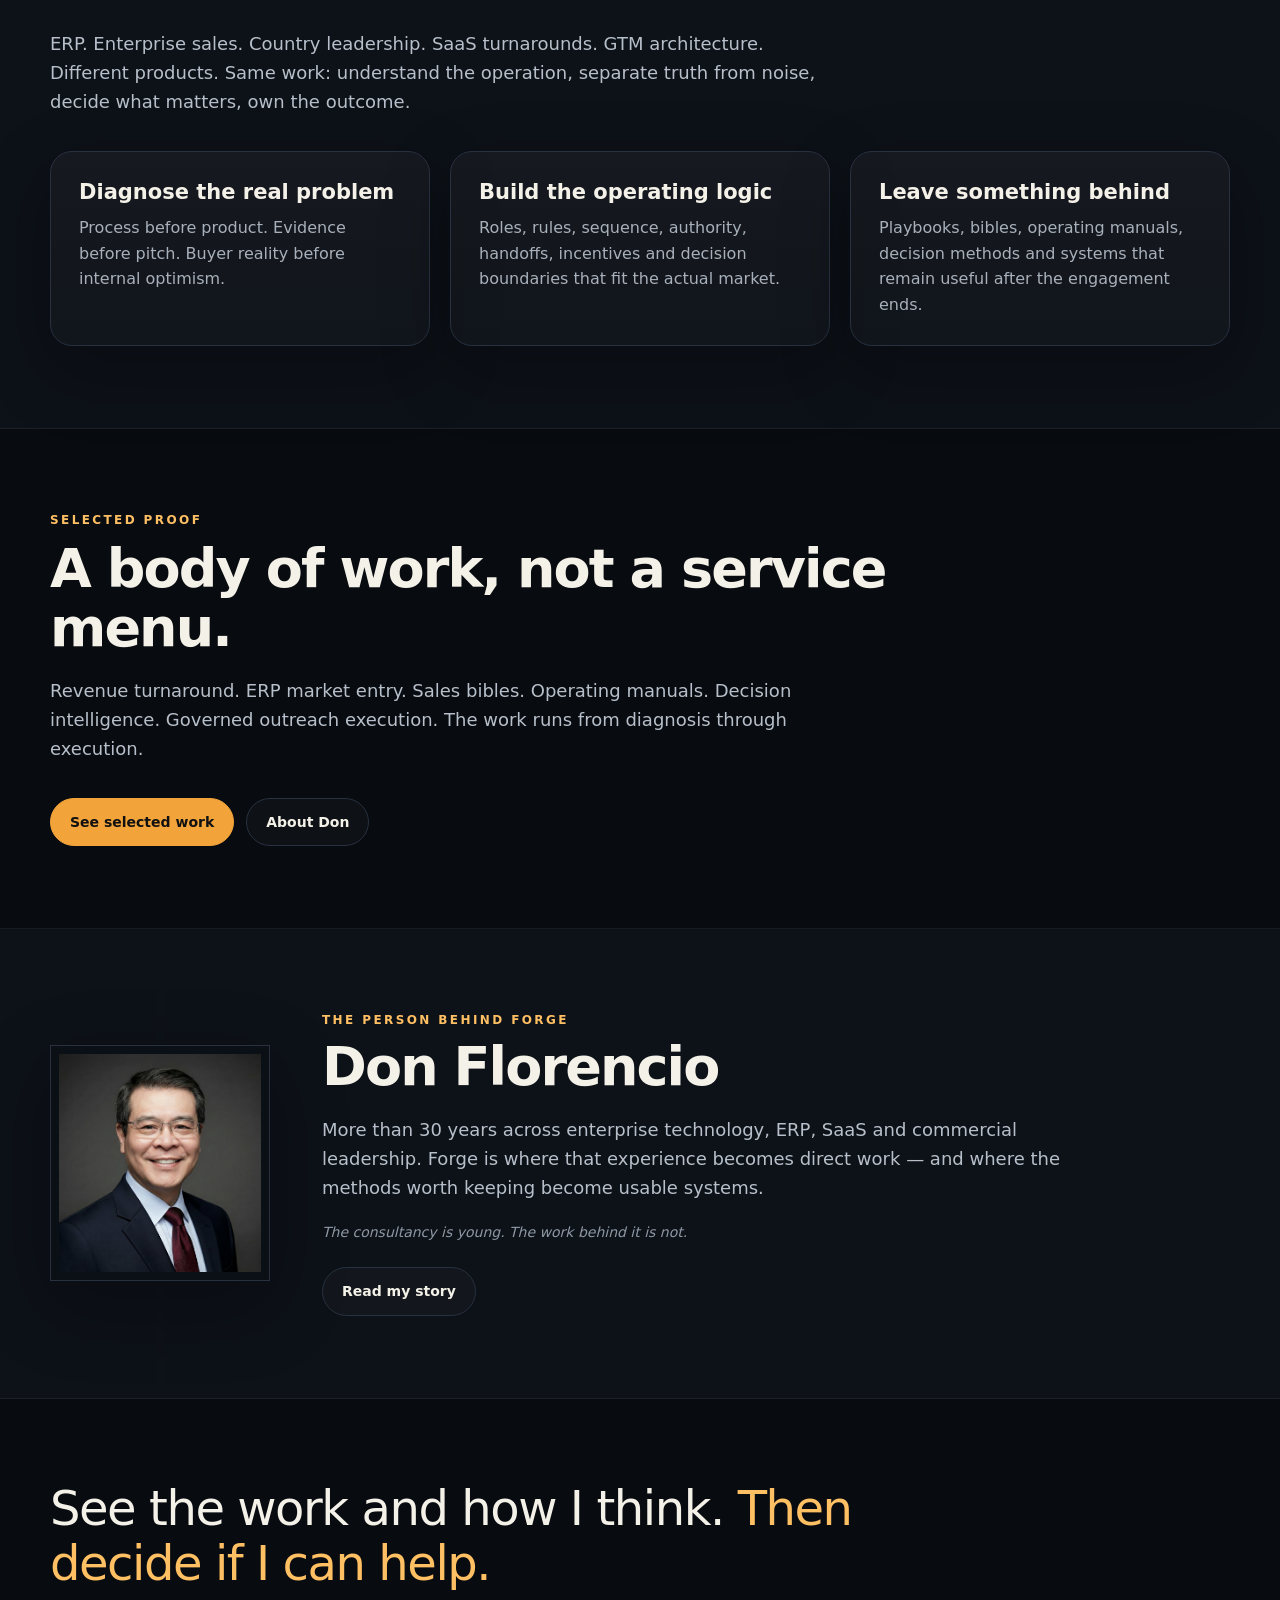
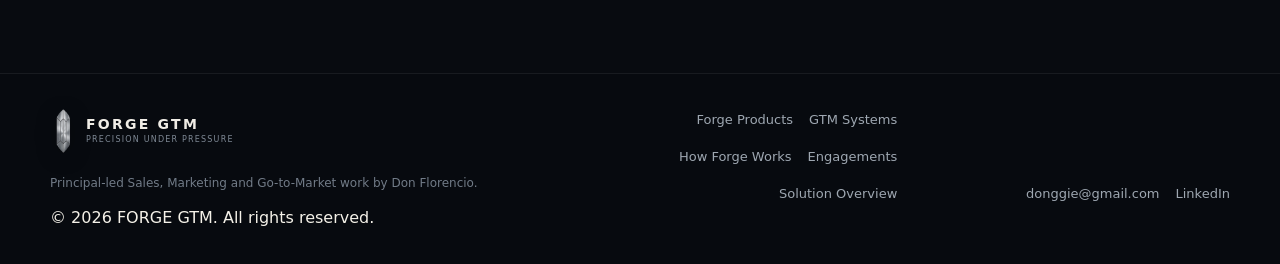
==== commit f705ead3: "Refresh Forge products and release QA fixes" ====
--- a/index.html
+++ b/index.html
@@ -1 +1 @@
-<!doctype html><html lang="en"><head><meta charset="utf-8"><meta name="viewport" content="width=device-width,initial-scale=1"><title>Forge GTM — Don Florencio | Sales, Marketing & Go-to-Market</title><meta name="description" content="Forge GTM is Don Florencio's principal-led commercial practice: sales, marketing, GTM strategy, SignalGate and commercial operating systems built from 30+ years in the field."><link rel="icon" type="image/png" sizes="32x32" href="forge-favicon-32.png"><link rel="icon" type="image/png" sizes="16x16" href="forge-favicon-16.png"><link rel="apple-touch-icon" sizes="180x180" href="forge-favicon-180.png"><link rel="shortcut icon" href="favicon.ico"><link rel="stylesheet" href="assets/site.css"><!-- RELEASE-SEO-START --><link rel="canonical" href="https://donggie-oss.github.io/FORGE-GTM/"><meta name="theme-color" content="#080b10"><meta property="og:site_name" content="Forge GTM"><meta property="og:type" content="website"><meta property="og:title" content="Forge GTM — Don Florencio | Sales, Marketing & Go-to-Market"><meta property="og:description" content="Forge GTM is Don Florencio's principal-led commercial practice: sales, marketing, GTM strategy, SignalGate and commercial operating systems built from 30+ years in the field."><meta property="og:url" content="https://donggie-oss.github.io/FORGE-GTM/"><meta property="og:image" content="https://donggie-oss.github.io/FORGE-GTM/assets/forge-share.png"><meta property="og:image:width" content="1200"><meta property="og:image:height" content="630"><meta name="twitter:card" content="summary_large_image"><meta name="twitter:title" content="Forge GTM — Don Florencio | Sales, Marketing & Go-to-Market"><meta name="twitter:description" content="Forge GTM is Don Florencio's principal-led commercial practice: sales, marketing, GTM strategy, SignalGate and commercial operating systems built from 30+ years in the field."><meta name="twitter:image" content="https://donggie-oss.github.io/FORGE-GTM/assets/forge-share.png"><script type="application/ld+json">{"@context":"https://schema.org","@type":"ProfessionalService","name":"Forge GTM","url":"https://donggie-oss.github.io/FORGE-GTM/","description":"Forge GTM is Don Florencio's principal-led commercial practice: sales, marketing, GTM strategy, SignalGate and commercial operating systems built from 30+ years in the field.","founder":{"@type":"Person","name":"Don Ariel Florencio","url":"https://donggie-oss.github.io/FORGE-GTM/about.html","sameAs":["https://www.linkedin.com/in/don-florencio/"]},"sameAs":["https://www.linkedin.com/in/don-florencio/"]}</script><!-- RELEASE-SEO-END --></head><body data-page="home"><div id="site-header"></div><main id="main"><section class="hero"><div class="wrap hero-grid"><div class="hero-copy"><div class="eyebrow">Don Florencio · Sales · Marketing · Go-to-Market</div><h1>Built from the field. Turned into systems.</h1><p class="lede">I work on difficult sales, marketing and GTM problems. When the answer deserves to last, I turn it into operating logic a team can use.</p><div class="hero-actions"><a class="btn btn-primary" href="work-with-us.html">Bring me a GTM problem</a><a class="btn btn-ghost" href="selected-work.html">See the work</a></div><div class="proof-strip"><span><strong>30+ years</strong> commercial operating experience</span><span><strong>US · Australia · APAC</strong></span><span><strong>Strategy → execution → system</strong></span></div></div><aside class="hero-seal" aria-label="Forge GTM identity"><div class="hero-seal-frame"><img src="assets/forge-mark-transparent.png" alt="Forge GTM emblem" width="209" height="512" decoding="async"></div><div class="hero-seal-copy"><strong>FORGE GTM</strong><span>Precision under pressure</span></div></aside></div></section><section class="section"><div class="wrap"><div class="section-kicker">What I actually bring</div><h2>Judgment first. Systems when they earn the right to exist.</h2><p class="section-intro">Not every problem needs software. Not every answer belongs in a slide deck. Solve the problem first. Build only what makes the answer repeatable.</p><div class="grid-3"><article class="card"><div class="number">01 — Consulting</div><h3>Sales, Marketing & GTM</h3><p>Market entry, positioning, ICP, sales architecture, outbound, team design, pipeline discipline, commercial operating models and execution repair.</p></article><article class="card"><div class="number">02 — Flagship IP</div><h3>SignalGate</h3><p>SignalGate is the methodology so action doesn’t outrun the evidence.</p></article><article class="card"><div class="number">03 — Systems</div><h3>Commercial execution systems</h3><p>Evidence becomes decisions. Decisions become action. Outcomes change what happens next.</p></article></div></div></section><section class="section section-alt"><div class="wrap"><div class="section-kicker">The through-line</div><h2>The products changed. The work did not.</h2><p class="section-intro">ERP. Enterprise sales. Country leadership. SaaS turnarounds. GTM architecture. Different products. Same work: understand the operation, separate truth from noise, decide what matters, own the outcome.</p><div class="grid-3"><article class="card"><h3>Diagnose the real problem</h3><p>Process before product. Evidence before pitch. Buyer reality before internal optimism.</p></article><article class="card"><h3>Build the operating logic</h3><p>Roles, rules, sequence, authority, handoffs, incentives and decision boundaries that fit the actual market.</p></article><article class="card"><h3>Leave something behind</h3><p>Playbooks, bibles, operating manuals, decision methods and systems that remain useful after the engagement ends.</p></article></div></div></section><section class="section"><div class="wrap"><div class="section-kicker">Selected proof</div><h2>A body of work, not a service menu.</h2><p class="section-intro">Revenue turnaround. ERP market entry. Sales bibles. Operating manuals. Decision intelligence. Governed outreach execution. The work runs from diagnosis through execution.</p><div class="hero-actions"><a class="btn btn-primary" href="selected-work.html">See selected work</a><a class="btn btn-ghost" href="about.html">About Don</a></div></div></section><section class="section section-alt"><div class="wrap home-principal"><figure class="home-principal-portrait"><img src="assets/headshot.jpg" alt="Don Florencio" loading="lazy" decoding="async"></figure><div><div class="section-kicker">The person behind Forge</div><h2>Don Florencio</h2><p class="section-intro">More than 30 years across enterprise technology, ERP, SaaS and commercial leadership. Forge is where that experience becomes direct work — and where the methods worth keeping become usable systems.</p><p class="home-principal-note">The consultancy is young. The work behind it is not.</p><a class="btn btn-ghost" href="about.html">Read my story</a></div></div></section><section class="section"><div class="wrap"><p class="big-line">See the work and how I think. <span class="accent">Then decide if I can help.</span></p></div></section></main><div id="site-footer"></div><script src="assets/site.js"></script></body></html>+<!doctype html><html lang="en"><head><meta charset="utf-8"><meta name="viewport" content="width=device-width,initial-scale=1"><title>Forge GTM — Don Florencio | Sales, Marketing & Go-to-Market</title><meta name="description" content="Forge GTM is Don Florencio's principal-led commercial practice: sales, marketing, GTM strategy, SignalGate, PANANAW and commercial operating systems built from 30+ years in the field."><link rel="icon" type="image/png" sizes="32x32" href="forge-favicon-32.png"><link rel="icon" type="image/png" sizes="16x16" href="forge-favicon-16.png"><link rel="apple-touch-icon" sizes="180x180" href="forge-favicon-180.png"><link rel="shortcut icon" href="favicon.ico"><link rel="stylesheet" href="assets/site.css"><!-- RELEASE-SEO-START --><link rel="canonical" href="https://donggie-oss.github.io/FORGE-GTM/"><meta name="theme-color" content="#080b10"><meta property="og:site_name" content="Forge GTM"><meta property="og:type" content="website"><meta property="og:title" content="Forge GTM — Don Florencio | Sales, Marketing & Go-to-Market"><meta property="og:description" content="Forge GTM is Don Florencio's principal-led commercial practice: sales, marketing, GTM strategy, SignalGate, PANANAW and commercial operating systems built from 30+ years in the field."><meta property="og:url" content="https://donggie-oss.github.io/FORGE-GTM/"><meta property="og:image" content="https://donggie-oss.github.io/FORGE-GTM/assets/forge-share.png"><meta property="og:image:width" content="1200"><meta property="og:image:height" content="630"><meta name="twitter:card" content="summary_large_image"><meta name="twitter:title" content="Forge GTM — Don Florencio | Sales, Marketing & Go-to-Market"><meta name="twitter:description" content="Forge GTM is Don Florencio's principal-led commercial practice: sales, marketing, GTM strategy, SignalGate, PANANAW and commercial operating systems built from 30+ years in the field."><meta name="twitter:image" content="https://donggie-oss.github.io/FORGE-GTM/assets/forge-share.png"><script type="application/ld+json">{"@context":"https://schema.org","@type":"ProfessionalService","name":"Forge GTM","url":"https://donggie-oss.github.io/FORGE-GTM/","description":"Forge GTM is Don Florencio's principal-led commercial practice: sales, marketing, GTM strategy, SignalGate, PANANAW and commercial operating systems built from 30+ years in the field.","founder":{"@type":"Person","name":"Don Ariel Florencio","url":"https://donggie-oss.github.io/FORGE-GTM/about.html","sameAs":["https://www.linkedin.com/in/don-florencio/"]},"sameAs":["https://www.linkedin.com/in/don-florencio/"]}</script><!-- RELEASE-SEO-END --></head><body data-page="home"><div id="site-header"></div><main id="main"><section class="hero"><div class="wrap hero-grid"><div class="hero-copy"><div class="eyebrow">Don Florencio · Sales · Marketing · Go-to-Market</div><h1>Built from the field. Turned into systems.</h1><p class="lede">I work on difficult sales, marketing and GTM problems. When the answer deserves to last, I turn it into operating logic a team can use.</p><div class="hero-actions"><a class="btn btn-primary" href="work-with-us.html">Bring me a GTM problem</a><a class="btn btn-ghost" href="selected-work.html">See the work</a></div><div class="proof-strip"><span><strong>30+ years</strong> commercial operating experience</span><span><strong>US · Australia · APAC</strong></span><span><strong>Strategy → execution → system</strong></span></div></div><aside class="hero-seal" aria-label="Forge GTM identity"><div class="hero-seal-frame"><img src="assets/forge-mark-transparent.png" alt="Forge GTM emblem" width="209" height="512" decoding="async"></div><div class="hero-seal-copy"><strong>FORGE GTM</strong><span>Precision under pressure</span></div></aside></div></section><section class="section"><div class="wrap"><div class="section-kicker">What I actually bring</div><h2>Judgment first. Systems when they earn the right to exist.</h2><p class="section-intro">Not every problem needs software. Not every answer belongs in a slide deck. Solve the problem first. Build only what makes the answer repeatable.</p><div class="grid-3"><article class="card"><div class="number">01 — Consulting</div><h3>Sales, Marketing & GTM</h3><p>Market entry, positioning, ICP, sales architecture, outbound, team design, pipeline discipline, commercial operating models and execution repair.</p></article><article class="card"><div class="number">02 — Forge products</div><h3>SignalGate · PANANAW</h3><p>SignalGate tests whether the evidence supports action. PANANAW helps decide what makes sense next.</p></article><article class="card"><div class="number">03 — Systems</div><h3>Commercial execution systems</h3><p>Evidence becomes decisions. Decisions become action. Outcomes change what happens next.</p></article></div></div></section><section class="section section-alt"><div class="wrap"><div class="section-kicker">The through-line</div><h2>The products changed. The work did not.</h2><p class="section-intro">ERP. Enterprise sales. Country leadership. SaaS turnarounds. GTM architecture. Different products. Same work: understand the operation, separate truth from noise, decide what matters, own the outcome.</p><div class="grid-3"><article class="card"><h3>Diagnose the real problem</h3><p>Process before product. Evidence before pitch. Buyer reality before internal optimism.</p></article><article class="card"><h3>Build the operating logic</h3><p>Roles, rules, sequence, authority, handoffs, incentives and decision boundaries that fit the actual market.</p></article><article class="card"><h3>Leave something behind</h3><p>Playbooks, bibles, operating manuals, decision methods and systems that remain useful after the engagement ends.</p></article></div></div></section><section class="section"><div class="wrap"><div class="section-kicker">Selected proof</div><h2>A body of work, not a service menu.</h2><p class="section-intro">Revenue turnaround. ERP market entry. Sales bibles. Operating manuals. Decision intelligence. Governed outreach execution. The work runs from diagnosis through execution.</p><div class="hero-actions"><a class="btn btn-primary" href="selected-work.html">See selected work</a><a class="btn btn-ghost" href="about.html">About Don</a></div></div></section><section class="section section-alt"><div class="wrap home-principal"><figure class="home-principal-portrait"><img src="assets/headshot.jpg" alt="Don Florencio" width="2144" height="1984" loading="lazy" decoding="async"></figure><div><div class="section-kicker">The person behind Forge</div><h2>Don Florencio</h2><p class="section-intro">More than 30 years across enterprise technology, ERP, SaaS and commercial leadership. Forge is where that experience becomes direct work — and where the methods worth keeping become usable systems.</p><p class="home-principal-note">The consultancy is young. The work behind it is not.</p><a class="btn btn-ghost" href="about.html">Read my story</a></div></div></section><section class="section"><div class="wrap"><p class="big-line">See the work and how I think. <span class="accent">Then decide if I can help.</span></p></div></section></main><div id="site-footer"></div><script src="assets/site.js"></script></body></html>
--- a/assets/site.css
+++ b/assets/site.css
@@ -11,13 +11,13 @@
 
 /* Brand system refinement — Forge master mark, Don-led practice, SignalGate sub-brand */
 .brandmark{display:inline-flex;align-items:center;gap:10px;min-width:max-content}.brandmark img{width:22px;height:38px;object-fit:contain;filter:drop-shadow(0 4px 10px rgba(0,0,0,.28))}.brand-copy{display:grid;line-height:1.05}.brand-copy strong{font-size:13px;letter-spacing:.16em;font-weight:850;color:#f0ede6}.brand-copy small{margin-top:4px;font-size:8px;letter-spacing:.15em;text-transform:uppercase;color:#7f8995}.brandmark-footer img{width:26px;height:46px}.brandmark-footer .brand-copy strong{font-size:14px}.brandmark-footer .brand-copy small{font-size:8px}
-.hero-grid{display:grid;grid-template-columns:minmax(0,1fr) 230px;gap:52px;align-items:center}.hero-copy{min-width:0}.hero-seal{justify-self:end;align-self:center;width:210px;text-align:center;margin-top:22px}.hero-seal-frame{width:150px;height:224px;margin:0 auto 10px;display:grid;place-items:center}.hero-seal-frame img{width:112px;height:214px;object-fit:contain;filter:drop-shadow(0 14px 26px rgba(0,0,0,.42))}.hero-seal-copy{display:grid;gap:3px}.hero-seal-copy strong{font-size:14px;letter-spacing:.22em}.hero-seal-copy span{font-size:9px;letter-spacing:.2em;text-transform:uppercase;color:#8f98a4}
-.about-intro-grid{display:grid;grid-template-columns:minmax(0,1fr) 300px;gap:72px;align-items:center}.portrait-card{margin:0;border:1px solid var(--line);background:#0c1118;padding:10px;box-shadow:var(--shadow)}.portrait-card img{width:100%;aspect-ratio:1/1.08;object-fit:cover;object-position:center 35%;filter:saturate(.82) contrast(1.02)}.portrait-card figcaption{display:grid;padding:16px 10px 8px;border-top:1px solid rgba(255,255,255,.06)}.portrait-card figcaption strong{font-size:14px;letter-spacing:.08em}.portrait-card figcaption span{font-size:11px;letter-spacing:.12em;text-transform:uppercase;color:#7f8995;margin-top:2px}
-.signalgate-hero-grid{display:grid;grid-template-columns:minmax(0,1fr) 230px;gap:52px;align-items:center}.signal-mark{justify-self:end;align-self:center;width:210px;text-align:center;margin-top:16px}.signal-mark-visual{display:block;width:122px;height:224px;object-fit:contain;margin:0 auto 8px;filter:drop-shadow(0 14px 26px rgba(0,0,0,.4))}.signal-mark-copy{display:grid;gap:3px}.signal-mark strong{font-size:14px;letter-spacing:.24em}.signal-mark span{font-size:9px;letter-spacing:.17em;text-transform:uppercase;color:#8e97a2}
-@media(max-width:1080px){.hero-grid,.about-intro-grid,.signalgate-hero-grid{grid-template-columns:1fr;gap:38px}.hero-seal,.signal-mark{justify-self:start;margin-top:4px}.hero-seal{width:200px}.hero-seal-frame{width:144px;height:210px}.hero-seal-frame img{width:104px;height:200px}.about-intro-grid{grid-template-columns:minmax(0,1fr) 240px;gap:38px}.signalgate-hero-grid{grid-template-columns:1fr;gap:28px}.signal-mark{width:200px}.signal-mark-visual{width:112px;height:206px}}
+.hero-grid{display:grid;grid-template-columns:minmax(0,1fr) 230px;gap:52px;align-items:center}.hero-copy{min-width:0}.hero-seal{justify-self:end;align-self:center;width:210px;text-align:center;margin-top:22px;transform:translateY(-25px)}.hero-seal-frame{width:150px;height:224px;margin:0 auto 10px;display:grid;place-items:center}.hero-seal-frame img{width:112px;height:214px;object-fit:contain;filter:drop-shadow(0 14px 26px rgba(0,0,0,.42))}.hero-seal-copy{display:grid;gap:3px}.hero-seal-copy strong{font-size:15px;letter-spacing:.20em}.hero-seal-copy span{font-size:10.5px;letter-spacing:.10em;text-transform:uppercase;color:#c2c9d1;font-weight:600;line-height:1.35}
+.about-intro-grid{display:grid;grid-template-columns:minmax(0,1fr) 300px;gap:72px;align-items:center}.portrait-card{margin:0;border:1px solid var(--line);background:#0c1118;padding:10px;box-shadow:var(--shadow)}.portrait-card img{width:100%;height:auto;aspect-ratio:1/1.08;object-fit:cover;object-position:center 35%;filter:saturate(.82) contrast(1.02)}.portrait-card figcaption{display:grid;padding:16px 10px 8px;border-top:1px solid rgba(255,255,255,.06)}.portrait-card figcaption strong{font-size:14px;letter-spacing:.08em}.portrait-card figcaption span{font-size:11px;letter-spacing:.12em;text-transform:uppercase;color:#7f8995;margin-top:2px}
+.signalgate-hero-grid{display:grid;grid-template-columns:minmax(0,1fr) 230px;gap:52px;align-items:center}.signal-mark{justify-self:end;align-self:center;width:210px;text-align:center;margin-top:16px}.signal-mark-frame{width:150px;height:224px;margin:0 auto 8px;display:grid;place-items:center}.signal-mark-visual{display:block;width:auto;height:214px;max-width:none;object-fit:contain;margin:0;filter:drop-shadow(0 14px 26px rgba(0,0,0,.42))}.signal-mark-copy{display:grid;gap:3px}.signal-mark strong{font-size:15px;letter-spacing:.20em}.signal-mark span{font-size:10.5px;letter-spacing:.10em;text-transform:uppercase;color:#c2c9d1;font-weight:600;line-height:1.35}
+@media(max-width:1080px){.hero-grid,.about-intro-grid,.signalgate-hero-grid{grid-template-columns:1fr;gap:38px}.hero-seal,.signal-mark{justify-self:start;margin-top:4px}.hero-seal{width:200px}.hero-seal-frame{width:144px;height:210px}.hero-seal-frame img{width:104px;height:200px}.about-intro-grid{grid-template-columns:minmax(0,1fr) 240px;gap:38px}.signalgate-hero-grid{grid-template-columns:1fr;gap:28px}.signal-mark{width:200px}.signal-mark-frame{width:144px;height:210px}.signal-mark-visual{width:auto;height:200px}}
 @media(max-width:760px){.about-intro-grid,.signalgate-hero-grid{grid-template-columns:1fr}.portrait-card{max-width:300px}.signal-mark{width:min(100%,280px)}.hero-seal{display:none}.brand-copy small{display:none}.brandmark img{width:19px;height:32px}.brand-copy strong{font-size:12px;letter-spacing:.12em}}
 
-.home-principal{display:grid;grid-template-columns:220px minmax(0,1fr);gap:52px;align-items:center}.home-principal-portrait{margin:0;border:1px solid var(--line);background:#0b1016;padding:8px;box-shadow:var(--shadow)}.home-principal-portrait img{width:100%;aspect-ratio:1/1.08;object-fit:cover;object-position:center 35%;filter:saturate(.82) contrast(1.02)}.home-principal h2{margin-top:8px}.home-principal .section-intro{margin-bottom:18px}.home-principal-note{margin:0 0 24px;color:#8e98a4;font-size:14px;font-style:italic}
+.home-principal{display:grid;grid-template-columns:220px minmax(0,1fr);gap:52px;align-items:center}.home-principal-portrait{margin:0;border:1px solid var(--line);background:#0b1016;padding:8px;box-shadow:var(--shadow)}.home-principal-portrait img{width:100%;height:auto;aspect-ratio:1/1.08;object-fit:cover;object-position:center 35%;filter:saturate(.82) contrast(1.02)}.home-principal h2{margin-top:8px}.home-principal .section-intro{margin-bottom:18px}.home-principal-note{margin:0 0 24px;color:#8e98a4;font-size:14px;font-style:italic}
 @media(max-width:760px){.home-principal{grid-template-columns:1fr;gap:30px}.home-principal-portrait{width:min(220px,70vw)}}
 
 /* Release accessibility refinements */
@@ -39,3 +39,17 @@
 /* Editorial CTA refinement */
 .cta-question{margin:30px 0 -20px;font-size:16px;font-weight:750;color:#e7e2d8}
 .cta-question + .hero-actions{margin-top:30px}
+
+/* Forge products navigation */
+.nav-products{position:relative}.nav-products-trigger{display:inline-flex;align-items:center;gap:5px}.nav-products-menu{position:absolute;top:calc(100% + 12px);left:-18px;min-width:190px;padding:9px;background:#0d1219;border:1px solid var(--line);border-radius:14px;box-shadow:var(--shadow);display:none}.nav-products:hover .nav-products-menu,.nav-products:focus-within .nav-products-menu{display:grid}.nav-products-menu a{padding:9px 10px;border-radius:9px}.nav-products-menu a:hover,.nav-products-menu a[aria-current="page"]{background:rgba(255,255,255,.04);color:var(--ember2)}
+.mobile-products{display:grid;gap:5px;margin:-3px 0 5px 14px;padding-left:12px;border-left:1px solid var(--line)}.mobile-products a{font-size:13px;color:#9da7b2}
+.product-subnav{border-bottom:1px solid rgba(255,255,255,.065);background:#0a0e14}.product-subnav nav{display:flex;gap:8px;flex-wrap:wrap;padding:12px 0}.product-subnav a{font-size:12px;letter-spacing:.08em;text-transform:uppercase;color:#8f98a4;padding:7px 10px;border-radius:999px}.product-subnav a:hover,.product-subnav a[aria-current="page"]{color:#111;background:var(--ember2)}
+.product-card .hero-actions{margin-top:24px}
+
+/* PANANAW — single authoritative treatment */
+.pananaw-hero-grid{display:grid;grid-template-columns:minmax(0,1fr) 230px;gap:52px;align-items:center}
+.pananaw-mark{justify-self:end;align-self:center;width:210px;text-align:center;margin:16px 0 0;transform:translate(1.5px,-47.5px)}
+.pananaw-approved-emblem{display:block;width:auto;height:204px;max-width:none;object-fit:contain;margin:0 auto 8px;filter:drop-shadow(0 14px 26px rgba(0,0,0,.4))}
+.pananaw-mark-copy{display:grid;gap:3px}.pananaw-mark-copy strong{font-size:15px;letter-spacing:.20em}.pananaw-mark-copy span{font-size:10.5px;letter-spacing:.08em;text-transform:uppercase;color:#c2c9d1;font-weight:600;line-height:1.35;white-space:nowrap}
+@media(max-width:1080px){.pananaw-hero-grid{grid-template-columns:1fr;gap:28px}.pananaw-mark{justify-self:start;width:200px;margin-top:4px;transform:none}.pananaw-approved-emblem{height:206px;max-width:134px}}
+@media(max-width:680px){.product-subnav nav{gap:4px}.product-subnav a{font-size:11px;padding:6px 8px}.pananaw-mark{width:min(100%,280px)}.pananaw-mark-copy span{white-space:normal}}
